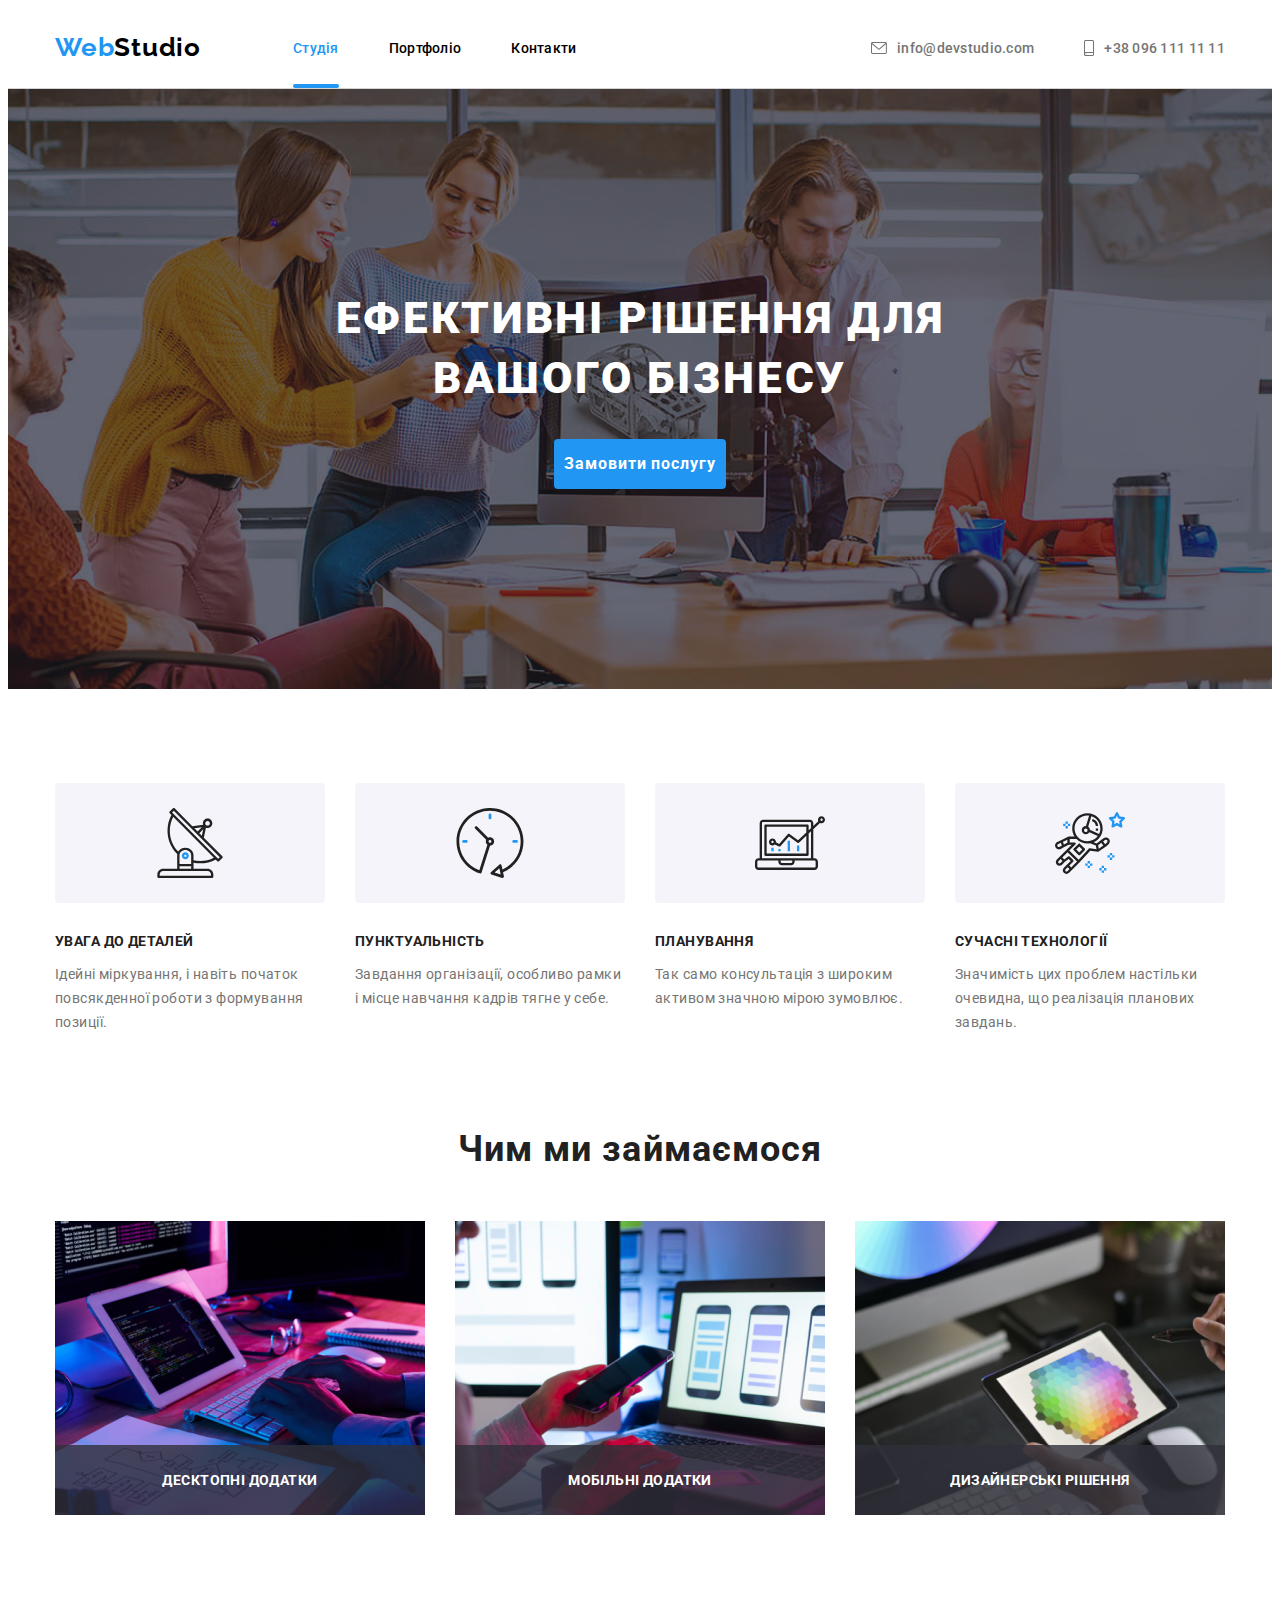
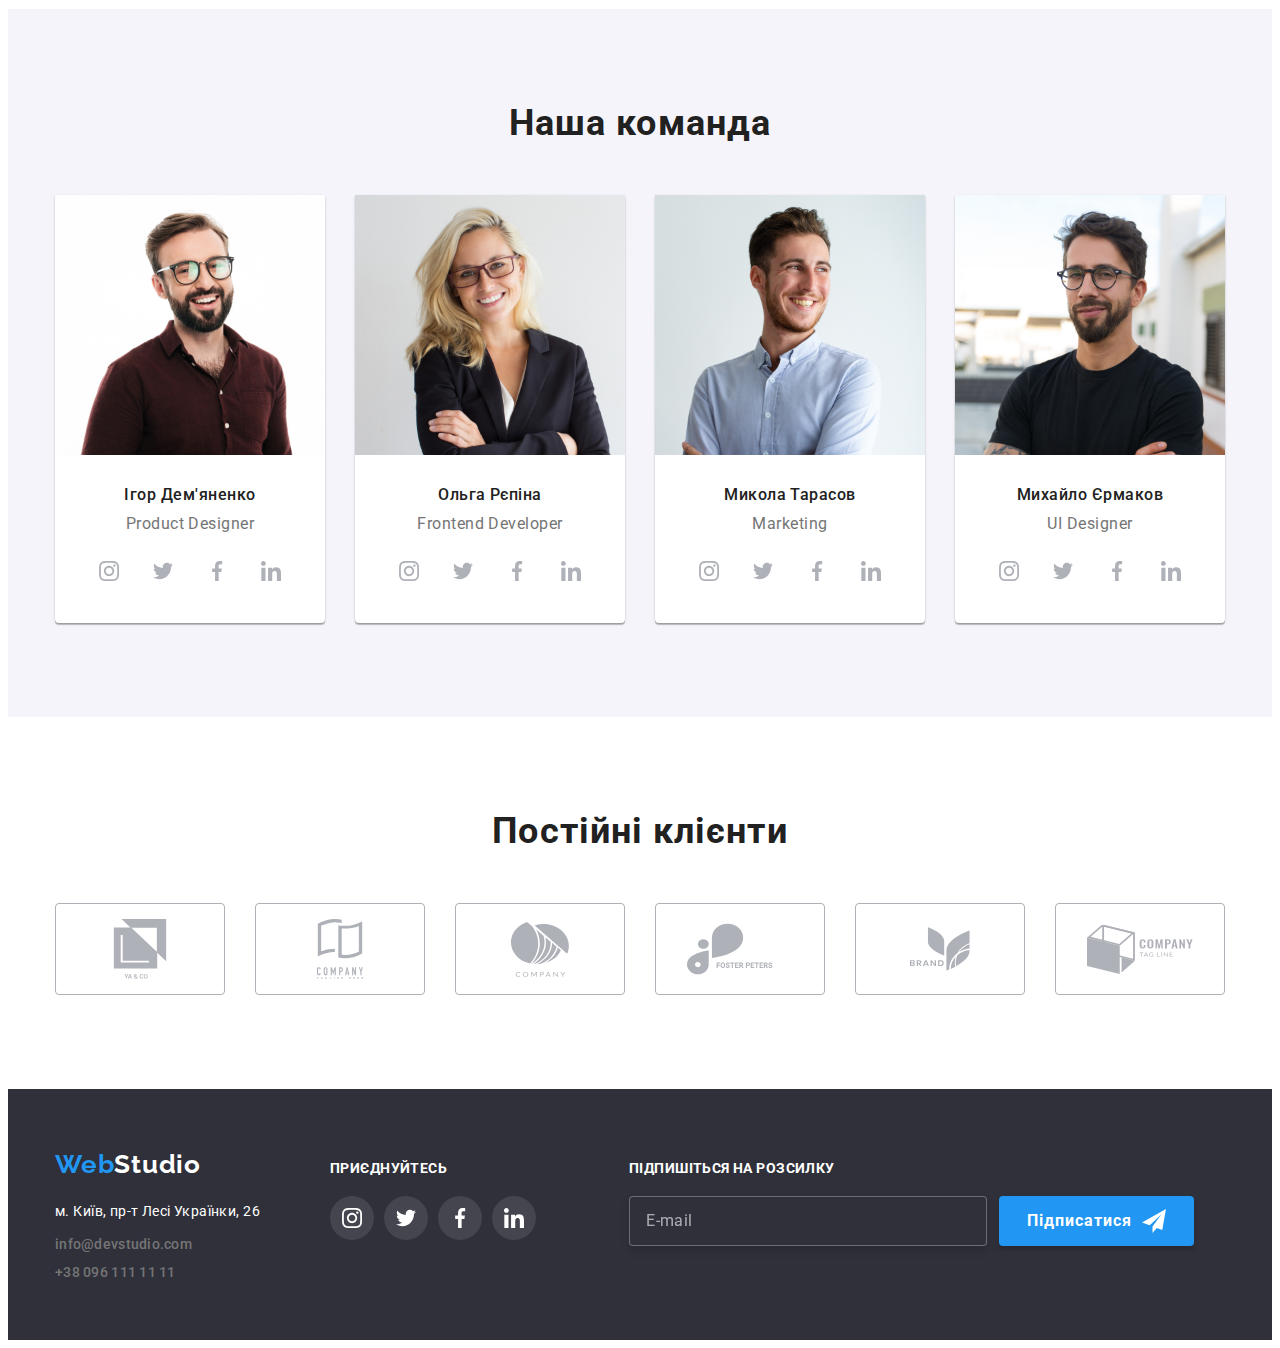
==== index.html @ 00e3f30b "Initial commit" ====
<!DOCTYPE html>
<html lang="uk">
<head>
    <meta charset="UTF-8">
    <meta http-equiv="X-UA-Compatible" content="IE=edge">
    <meta name="viewport" content="width=device-width, initial-scale=1.0">
    <title>WebStudio</title>
    
    <link rel="preconnect" href="https://fonts.googleapis.com">
    <link rel="preconnect" href="https://fonts.gstatic.com" crossorigin>
    <link href="https://fonts.googleapis.com/css2?family=Raleway:wght@700&family=Roboto:wght@400;500;700;900&display=swap" rel="stylesheet">
    <link rel="stylesheet" href="node_modules/modern-normalize/modern-normalize.css">
    <link rel="stylesheet" href="./css/styles.css">
</head>
<body>
    <!--Header-->
    <header class="header-section">
        <div class="container">
        
        <!--Navigation bar-->
        <div class="header-navigation">
            
        <nav class="logo-container">
            <a class="logo-header" href="./index.html"><span class="accent-logo">Web</span>Studio</a>
        
            <ul class="navigation-container">  

                <li><a class="navigation-bar current" href="./index.html">Студія</a></li>
                <li><a class="navigation-bar" href="./portfolio.html">Портфоліо</a></li>
                <li><a class="navigation-bar" href="#">Контакти</a></li>   
                
            </ul>
        </nav>
            
        <!--Contact info-->
        <ul class="contact-container">
    
            <li><a class="contact-info" href="mailto:info@devstudio.com">
                <svg width="16" height="12">
                    <use href="./images/icons.svg#icon-envelope"></use>
                </svg>
                info@devstudio.com
            </a></li>
            <li><a class="contact-info" href="tel:+380961111111">
                 <svg width="10" height="16">
                    <use href="./images/icons.svg#icon-smartphone"></use>
                </svg>
                 +38 096 111 11 11
            </a></li>       
        </ul>
        </div>
    </header>


    <!--Main content-->
    <main>

        <!--Main section-->
        <section class="main-section">
             <div class="container"> 
                    <h1 class="main-title">Ефективні рішення для вашого бізнесу</h1>
                    <button class="order-button" type="button" data-modal-open>Замовити послугу</button>
            </div>
        </section>

        <!--Features section-->
        <section class="features-section">
            <div class="container">
            <h2 class="visually-hidden">Наші особливості</h2>
            <ul class="features-container">
                <li>
                    <div class="featutes-icon">
                     <svg width="70" height="70">
                        <use href="./images/icons.svg#icon-antenna1"></use>
                    </svg>   
                    </div>
                    <h3 class="features-title">УВАГА ДО ДЕТАЛЕЙ</h3>
                    <p class="features-text">
                        Ідейні міркування, і навіть початок повсякденної роботи з формування позиції.
                    </p>
                </li>

                <li>
                    <div class="featutes-icon">
                        <svg width="70" height="70">
                        <use href="./images/icons.svg#icon-clock1"></use>
                        </svg>
                    </div>
                    <h3 class="features-title">ПУНКТУАЛЬНІСТЬ</h3>
                    <p class="features-text">
                        Завдання організації, особливо рамки і місце навчання кадрів тягне у себе.
                    </p>
                </li>

                <li>
                    <div class="featutes-icon">
                        <svg width="70" height="70">
                        <use href="./images/icons.svg#icon-diagram1"></use>
                        </svg>
                    </div>
                    
                    <h3 class="features-title">ПЛАНУВАННЯ</h3>
                    <p class="features-text">
                        Так само консультація з широким активом значною мірою зумовлює.
                    </p>
                </li>

                <li>
                    <div class="featutes-icon">
                        <svg width="70" height="70">
                        <use href="./images/icons.svg#icon-astronaut1"></use>
                        </svg>
                    </div>
                    
                    <h3 class="features-title">СУЧАСНІ ТЕХНОЛОГІЇ</h3>
                    <p class="features-text">
                        Значимість цих проблем настільки очевидна, що реалізація планових завдань.
                    </p>
                </li>
                
            </ul>
            </div>
        </section>
        
        <!--Activity section-->
        <section class="activity-section">
            <div class="container">
            <h2 class="activity-title">Чим ми займаємося</h2>
            <ul class="activity-container">
                <li class="activity-list">
                    <img src="./images/image1.jpg" alt="Людина за комп'ютером" width="370" height="294"/>  
                    <div class="name-container">
                    <h2 class="activity-name">Десктопні додатки</h2> 
                    </div>

                </li>
                <li class="activity-list">
                    <img src="./images/image2.jpg" alt="Прототип мобільного дадатку" width="370" height="294"/>
                    <div class="name-container">
                    <h2 class="activity-name">Мобільні додатки</h2>
                    </div>
                </li>
                <li class="activity-list">
                    <img src="./images/image3.jpg" alt="Людина з планшетом" width="370" height="294"/>
                    <div class="name-container">
                    <h2 class="activity-name">Дизайнерські рішення</h2>
                    </div>
                </li>  
            </ul>
            </div>
        </section>

        <!--Team Section-->
        <section class="team-section">
            <div class="container">
            <h2 class="team-title">Наша команда</h2>
            <ul class="team-container">
                <li class="team-list">
                    <img src="./images/image4.jpg" alt="Чоловік в окулярах" width="270" height="260" />
                    <h3 class="team-name">Ігор Дем'яненко</h3>
                    <p class="team-position">Product Designer</p>
                    <ul class="team-icon">
                        <li class="list-icon">
                            <a class="team-link" href="#">
                                <svg width="20" height="20">
                                    <use href="./images/icons.svg#icon-instagram2"></use>
                                </svg>
                            </a>
                        </li>
                        <li class="list-icon">
                            <a class="team-link" href="#">
                                <svg width="20" height="20">
                                    <use href="./images/icons.svg#icon-twitter1"></use>
                                </svg>
                            </a>
                        </li>
                        <li class="list-icon">
                            <a class="team-link" href="#">
                                <svg width="20" height="20">
                                    <use href="./images/icons.svg#icon-facebook1"></use>
                                </svg>
                            </a>
                        </li>
                        <li class="list-icon">
                            <a class="team-link" href="#">
                                <svg width="20" height="20">
                                    <use href="./images/icons.svg#icon-linkedin1"></use>
                                </svg>
                            </a>
                        </li>
                    </ul>
                </li>
                <li class="team-list">
                    <img src="./images/image5.jpg" alt="Жінка в окулярах" width="270" height="260" />
                    <h3 class="team-name">Ольга Рєпіна</h3>
                    <p class="team-position">Frontend Developer</p>
                    <ul class="team-icon">
                        <li class="list-icon">
                            <a class="team-link" href="#">
                                <svg width="20" height="20">
                                    <use href="./images/icons.svg#icon-instagram2"></use>
                                </svg>
                            </a>
                        </li>
                        <li class="list-icon">
                            <a class="team-link" href="#">
                                <svg width="20" height="20">
                                    <use href="./images/icons.svg#icon-twitter1"></use>
                                </svg>
                            </a>
                        </li>
                        <li class="list-icon">
                            <a class="team-link" href="#">
                                <svg width="20" height="20">
                                    <use href="./images/icons.svg#icon-facebook1"></use>
                                </svg>
                            </a>
                        </li>
                        <li class="list-icon">
                            <a class="team-link" href="#">
                                <svg width="20" height="20">
                                    <use href="./images/icons.svg#icon-linkedin1"></use>
                                </svg>
                            </a>
                        </li>
                    </ul>
                </li>
                <li class="team-list">
                    <img src="./images/image6.jpg" alt="Чоловік в сорочці" width="270" height="260" />
                    <h3 class="team-name">Микола Тарасов</h3>
                    <p class="team-position">Marketing</p>
                    <ul class="team-icon">
                        <li class="list-icon">
                            <a class="team-link" href="#">
                                <svg width="20" height="20">
                                    <use href="./images/icons.svg#icon-instagram2"></use>
                                </svg>
                            </a>
                        </li>
                        <li class="list-icon">
                            <a class="team-link" href="#">
                                <svg width="20" height="20">
                                    <use href="./images/icons.svg#icon-twitter1"></use>
                                </svg>
                            </a>
                        </li>
                        <li class="list-icon">
                            <a class="team-link" href="#">
                                <svg width="20" height="20">
                                    <use href="./images/icons.svg#icon-facebook1"></use>
                                </svg>
                            </a>
                        </li>
                        <li class="list-icon">
                            <a class="team-link" href="#">
                                <svg width="20" height="20">
                                    <use href="./images/icons.svg#icon-linkedin1"></use>
                                </svg>
                            </a>
                        </li>
                    </ul>
                </li>
                <li class="team-list">
                    <img src="./images/image7.jpg" alt="Чоловік в чорній футболці" width="270px" height="260px" />
                    <h3 class="team-name">Михайло Єрмаков</h3>
                    <p class="team-position">UI Designer</p>
                    <ul class="team-icon">
                        <li class="list-icon">
                            <a class="team-link" href="#">
                                <svg width="20" height="20">
                                    <use href="./images/icons.svg#icon-instagram2"></use>
                                </svg>
                            </a>
                        </li>
                        <li class="list-icon">
                            <a class="team-link" href="#">
                                <svg width="20" height="20">
                                    <use href="./images/icons.svg#icon-twitter1"></use>
                                </svg>
                            </a>
                        </li>
                        <li class="list-icon">
                            <a class="team-link" href="#">
                                <svg width="20" height="20">
                                    <use href="./images/icons.svg#icon-facebook1"></use>
                                </svg>
                            </a>
                        </li>
                        <li class="list-icon">
                            <a class="team-link" href="#">
                                <svg width="20" height="20">
                                    <use href="./images/icons.svg#icon-linkedin1"></use>
                                </svg>
                            </a>
                        </li>
                    </ul>
                </li>   
            </ul>
            </div>
        </section>

        <!-- Clients section -->

        <section class="clients-section">
            <div class="container">
                <h2 class="clients-title">Постійні клієнти</h2>
                <ul class="clients-list">
                    <li class="clients-icon">
                        <a class="clients-link" href="#">
                            <svg width="106" height="60">
                            <use href="./images/icons.svg#icon-group"></use>
                             </svg>
                        </a> 
                    </li>
                    <li class="clients-icon">
                        <a class="clients-link" href="#">
                        <svg width="106" height="60">
                            <use href="./images/icons.svg#icon-group2"></use>
                        </svg>
                        </a>
                    </li>
                    <li class="clients-icon">
                        <a class="clients-link" href="#">
                        <svg width="106" height="60">
                            <use href="./images/icons.svg#icon-group3"></use>
                        </svg>
                        </a>
                    </li>
                    <li class="clients-icon">
                        <a class="clients-link" href="#">
                        <svg width="106" height="60">
                            <use href="./images/icons.svg#icon-group4"></use>
                        </svg>
                        </a>
                    </li>
                    <li class="clients-icon">
                        <a class="clients-link" href="#">
                        <svg width="106" height="60">
                            <use href="./images/icons.svg#icon-group5"></use>
                        </svg>
                        </a>
                    </li>
                    <li class="clients-icon">
                        <a class="clients-link" href="#">
                        <svg width="106" height="60">
                            <use href="./images/icons.svg#icon-group6"></use>
                        </svg>
                        </a>
                    </li>
                </ul>

            </div>

        </section>
    </main>
    
    <!--Footer-->
    <footer class="footer">
        <div class="container">
        <div class="footer-container">
        <div class="address-container">
        <a class="logo-footer" href="./index.html"><span class="accent-logo">Web</span>Studio</a>
        <address class="address-section">
            <a class="footer-address" href="https://www.google.com/maps/d/u/0/viewer?mid=10uSM3H-mIU3GznYo2szRIEphczw&hl=en_US&ll=50.42732700000001%2C30.538092&z=17" target="_blank" rel="noopener noreferrer nofollow">м. Київ, пр-т Лесі Українки, 26</a>
        <ul>
            
            <li class="contact-bottom"><a class="contact-info" href="mailto:info@devstudio.com">info@devstudio.com</a></li>
            <li class="contact-bottom"><a class="contact-info" href="tel:+380961111111">+38 096 111 11 11</a></li>
        </ul>
        </address>
        </div>

        <div class="join-container">
        <h3 class="footer-join">Приєднуйтесь</h3>
        <ul class="footer-icon">
                        <li class="socials-icon">
                            <a class="socials-link" href="#">
                                <svg width="20" height="20">
                                    <use href="./images/icons.svg#icon-instagram2"></use>
                                </svg>
                            </a>
                        </li>
                        <li class="socials-icon">
                            <a class="socials-link" href="#">
                                <svg width="20" height="20">
                                    <use href="./images/icons.svg#icon-twitter1"></use>
                                </svg>
                            </a>
                        </li>
                        <li class="socials-icon">
                            <a class="socials-link" href="#">
                                <svg width="20" height="20">
                                    <use href="./images/icons.svg#icon-facebook1"></use>
                                </svg>
                            </a>
                        </li>
                        <li class="socials-icon">
                            <a class="socials-link" href="#">
                                <svg width="20" height="20">
                                    <use href="./images/icons.svg#icon-linkedin1"></use>
                                </svg>
                            </a>
                        </li>
        </ul>
        </div>
            <div>
            <form class="subscribe-form" name="subscribe" autocomplete="on" novalidate>
                <div>
                    <div class="subscribe">
                        <label for="user_email">Підпишіться на розсилку</label>
                    </div>
                    <div class="form-filed">
                        <input class="subscribe-email" id="user_email" type="email" name="email" placeholder="E-mail">
                    </div>
                    
                </div>
                <div>
                    <button class="subscribe-button" type="submit">Підписатися
                        <svg width="24" height="24">
                            <use href="./images/icons.svg#icon-send"></use>
                        </svg>
                    </button>  
                </div>
            </form>
            </div>
        </div>
        </div>
    </footer>

    <div class="backdrop is-hidden" data-modal>
        
        <div class="modal">
           <div class="modal-container">
            <button class="close-button" type="button" data-modal-close>
                <svg width="11" height="11">
                    <use href="./images/icons.svg#icon-vector"></use>
                </svg>
            </button>

            <h2 class="registration-modal">Залиште свої дані, ми вам передзвонимо</h2>
            <form class="registration-form" name="registration-form" autocomplete="on" novalidate>
                
                <label class="form-label" for="registration-name">Ім'я</label>
                    <div class="form-field">
                        <input class="form-input" id="registration-name" type="text" name="form-name">
                    <svg class="form-icon" width="12" height="12">
                        <use href="./images/icons.svg#icon-name"></use>
                    </svg>
                  </div>

                 
                <label class="form-label" for="registration-number">Телефон</label>
                    <div class="form-field">
                        <input class="form-input" id="registration-number" type="tel" name="form-number">
                    <svg class="form-icon" width="12" height="12">
                        <use href="./images/icons.svg#icon-tel"></use>
                    </svg>
                    </div>

                <label class="form-label" for="registration-email">Пошта</label>
                    <div class="form-field">
                        <input class="form-input" id="registration-email" type="email" name="form-email">
                    <svg class="form-icon" width="12" height="12">
                        <use href="./images/icons.svg#icon-mail"></use>
                    </svg>
                    </div>

                    <label class="form-label" for="user-comment">Коментар</label>
                    <textarea class="form-field-textarea" id="user-comment" name="comment" placeholder="Введіть текст"></textarea>

                    <div class="checkbox-container">
                        <input class="checkbox-input" id="agree-checkbox" type="checkbox" name="user-agree" checked>
                        <svg class="checkbox-icon" width="16" height="15">
                            <use href="./images/icons.svg#icon-check"></use>
                        </svg>
                        <label class="checkbox-label" for="agree-checkbox">Погоджуюся з розсилкою та приймаю  <a href="#">Умови договору</a></label>
                    </div>
                    <button class="submit-button" type="submit">Відправити</button>
            </form>
            </div>
        </div>
    </div>


    <script src="./js/modal.js"></script>

</body>
</html>
---- css/styles.css ----
:root {
--main-color: #2F303A;
--second-color: #F5F4FA;
--main-text-color: #212121;
--second-text-color: #757575;
--accent-text-color: #2196F3;
--logo-text-header: #000000;
--logo-text-footer: #fff;
--body-color: #fff;
--second-body-color: #F5F4FA;
--contact-icon-color: #757575;
--defolt-icon-color: #AFB1B8;
}

* {
    box-sizing: border-box;
}

h1,
h2,
h3,
h4,
h5,
h6,
p {
    margin-top: 0;
}

body {
    font-family: 'Roboto', sans-serif;
    font-weight: 400;
    background-color: var(--body-color);
}

.container {
    margin: 0 auto;
    padding: 0 15px;
    max-width: 1200px;
}



/*Header*/

.header-section {
    border-bottom: 1px lightgray solid;
}
.logo-header {
    font-family: 'Raleway';
    font-weight: 700;
    font-size: 26px;
    line-height: 1.192;
    letter-spacing: 0.03em;
    text-decoration: none;
    color: var(--logo-text-header);
    margin-right: 92px;
    padding-top: 24px;
    padding-bottom: 25px;
}

.accent-logo {
    color: var(--accent-text-color);
}


ul {
    list-style-type: none;
    margin: 0;
    padding-left: 0;
}


.header-navigation {
    display: flex;
    justify-content: space-between;
    flex-basis: auto;
    width: 100%
}
.logo-container {
    display: flex;
    justify-content: space-between;
    align-items: center;
    
}

.navigation-container {
    display: flex;
    justify-content: space-between;
    align-items: center;
    gap: 50px;
}

.navigation-bar {
    position: relative;
    text-decoration: none;
    font-weight: 500;
    font-size: 14px;
    line-height: 1.142;
    letter-spacing: 0.02em;
    color: var(--main-text-color), #212121;
    padding: 32px 0;
    transition: color 250ms cubic-bezier(0.4, 0, 0.2, 1);
}

.navigation-bar::after {
    content: "";
    position: absolute;
    bottom: 0;
    left: 0;
    width: 100%;
    height: 4px;
    border-radius: 2px;
    background-color: var(--accent-text-color);
    opacity: 0;
    transition: opacity 250ms cubic-bezier(0.4, 0, 0.2, 1);
    
}


.navigation-bar:hover::after,
.navigation-bar:focus::after {
    opacity: 1;
}

.logo-container .navigation-bar.current {
    color: var(--accent-text-color);
}

.logo-container .navigation-bar.current::after {
    opacity: 1;
}





.contact-info {
    display: flex;
    align-items: center;
    gap: 10px;
    font-style: normal;
    text-decoration: none;
    font-weight: 500;
    font-size: 14px;
    line-height: 1.142;
    letter-spacing: 0.02em;
    color: var(--second-text-color);
    fill: currentColor;
    transition: color 250ms cubic-bezier(0.4, 0, 0.2, 1);

}


.contact-container {
    display: flex;
    justify-content: space-between;
    align-items: center;
    gap: 50px;
}

.navigation-bar:hover,
.navigation-bar:focus{
    color: var(--accent-text-color);
}

.contact-info:hover,
.contact-info:focus {
    color: var(--accent-text-color);
    fill: var(--accent-text-color);
}

/*Main body of main page*/

/*main section*/

.main-section {
    padding-top: 200px;
    padding-bottom: 200px;
    max-width: 1600px;
    margin: 0 auto;
    background-image: 
     linear-gradient(rgba(47, 48, 58, 0.4), 
     rgba(47, 48, 58, 0.4)),
     url(../images/hero.jpg);
    background-repeat: no-repeat;
    background-size: cover;
    background-position: center;
}

.main-title {
    max-width: 696px;
    margin: 0 auto;
    margin-bottom: 30px;
    font-weight: 900;
    font-size: 44px;
    line-height: 1.363;
    text-align: center;
    letter-spacing: 0.06em;
    text-transform: uppercase;
    color: var(--body-color);
}


button {
    border: none;
    cursor: pointer;
    
}
.order-button {
    background: var(--accent-text-color);
    border-radius: 4px;
    font-family: inherit;
    font-weight: 700;
    font-size: 16px;
    line-height: 1.875;
    letter-spacing: 0.06em;
    color: var(--body-color);
    display: block;
    margin: 0 auto;
    padding: 10px;
    transition: 
     background-color 250ms cubic-bezier(0.4, 0, 0.2, 1),
     box-shadow 250ms cubic-bezier(0.4, 0, 0.2, 1);  

}

.order-button:hover,
.order-button:focus {
    background-color: #188CE8;
    box-shadow: 0px 4px 4px rgba(0, 0, 0, 0.15);
}

/*features section*/

.features-section {
    background: var(--body-color);
    padding-top: 94px;
    padding-bottom: 94px;
}
.visually-hidden {
    position: absolute;
    white-space: nowrap;
    width: 1px;
    height: 1px;
    overflow: hidden;
    border: 0;
    padding: 0;
    clip: rect(0 0 0 0);
    clip-path: inset(50%);
    margin: -1px;
}

.features-container {
    display:flex;
    justify-content: space-between;
    align-items: baseline;
    gap: 30px;
}

.featutes-icon {
    /* padding: 25px 100px; */
    display: flex;
    justify-content: center;
    align-items: center;
    width: 270px;
    height: 120px;
    margin-bottom: 30px;
    background-color: var(--second-color);
    border-radius: 4px;
}

.features-title{
    font-weight: 700;
    font-size: 14px;
    line-height: 1.142;
    letter-spacing: 0.03em;
    text-transform: uppercase;
    color: var(--main-text-color);
}

.features-text {
    font-size: 14px;
    line-height: 1.714;
    letter-spacing: 0.03em;
    color: var(--second-text-color);
    margin-bottom: 0;
}

/*activity section*/

img {
    display: block;
    max-width: 100%;
    height:auto;
}

.activity-container {
    display: flex;
    justify-content: center;
    gap:30px;
}

.activity-section {
    background-color: var(--body-color);
    padding-bottom: 94px;
}

.activity-list {
    position: relative;
}
.name-container {
    position: absolute;
    background-color: rgba(47, 48, 58, 0.8);
    height: 70px;
    width: 100%;
    bottom: 0;
    right: 0;
}

.activity-name {
    position: absolute;
    right: 50%;
    bottom: 50%;
    transform: translate(50%,50%);
    margin: 0; 
    
    font-family: 'Roboto';
    font-weight: 700;
    font-size: 14px;
    line-height: 16px;
    letter-spacing: 0.03em;
    text-transform: uppercase;
    color: var(--body-color);
}


.activity-title,
.team-title,
.clients-title {
    font-weight: 700;
    font-size: 36px;
    line-height: 1.166;
    text-align: center;
    letter-spacing: 0.03em;
    color: var(--main-text-color);
    margin-bottom: 50px;
}

/*team section*/
.team-container {
    display: flex;
    justify-content: center;
    gap: 30px;
}
.team-section {
    background: var(--second-body-color);
    padding-top: 94px;
    padding-bottom: 94px;
}

.team-list {
    background-color: var(--body-color);
    padding-bottom: 30px;
    box-shadow: 
    0px 1px 3px rgba(0, 0, 0, 0.12),
    0px 1px 1px rgba(0, 0, 0, 0.14), 
    0px 2px 1px rgba(0, 0, 0, 0.2);
    border-radius: 0px 0px 4px 4px;
}

.team-name {
    font-weight: 500;
    font-size: 16px;
    line-height: 1.187;
    letter-spacing: 0.03em;
    text-align: center;
    color: var(--main-text-color);
    margin-top: 30px;
    margin-bottom: 10px;
}

.team-position {
    font-size: 16px;
    line-height: 1.187;
    letter-spacing: 0.03em;
    text-align: center;
    color: var(--second-text-color);
    margin-bottom: 16px;
}

.team-icon {
    display: flex;
    align-items: center;
    justify-content: center;
    gap: 10px;
}

.team-link {
    display: flex;
    justify-content: center;
    align-items: center;
    width: 100%;
    height: 100%; 
    fill: var(--defolt-icon-color);
    background-color: var(--body-color);
    border-radius: 50%;
    transition: 
     background-color 250ms cubic-bezier(0.4, 0, 0.2, 1), 
     fill 250ms cubic-bezier(0.4, 0, 0.2, 1);
}

.list-icon {
    width: 44px;
    height: 44px;   
}

.team-link:hover,
.team-link:focus {
    background-color: var(--accent-text-color);
    fill: var(--body-color);
}

/* Clients section */

.clients-section {
    padding-top: 94px;
    padding-bottom: 94px;
}

.clients-list {
    display: flex;
    gap: 30px;
}

.clients-link {
    display: flex;
    justify-content: center;
    align-items: center;
    width: 170px;
    height: 92px;
    border: 1px solid #AFB1B8;
    border-radius: 4px;
    fill: var(--defolt-icon-color);
    transition: 
     border 250ms cubic-bezier(0.4, 0, 0.2, 1),
     fill 250ms cubic-bezier(0.4, 0, 0.2, 1);

}

.clients-link:hover,
.clients-link:focus {
    border: 1px solid var(--accent-text-color);
    fill: var(--accent-text-color);
}


/*Footer*/

.footer {
    background-color: var(--main-color);
    padding-top: 60px;
    padding-bottom: 60px;
}

.footer-container {
    display: flex;
    justify-content: flex-start;
    align-items: baseline;
}
.footer-icon {
    display: flex;
    gap: 10px;
}

.socials-icon {
    width: 44px;
    height: 44px;
    
}
.socials-link {
    display: flex;
    justify-content: center;
    align-items: center;
    width: 100%;
    height: 100%;  
    border-radius: 50%;
    fill: var(--body-color);
    background-color: rgba(255, 255, 255, 0.1);
    transition: background-color 250ms cubic-bezier(0.4, 0, 0.2, 1);
}

.socials-link:hover,
.socials-link:focus {
    background-color: var(--accent-text-color);
}

.footer-join {
    font-family: 'Roboto';
    font-style: normal;
    font-weight: 700;
    font-size: 14px;
    line-height: 16px;
    letter-spacing: 0.03em;
    text-transform: uppercase;
    color: var(--logo-text-footer);
    margin-bottom: 20px;
}
.logo-footer {
    font-family: 'Raleway';
    font-style: normal;
    font-weight: 700;
    font-size: 26px;
    line-height: 1.192;
    letter-spacing: 0.03em;
    color: var(--logo-text-footer);
    text-decoration: none;
}

.address-section {
    font-style: normal;
    margin-top: 20px;
}

.address-container {
    margin-right: 70px;
}

.join-container {
    margin-right: 93px;
}


.subscribe-form {
    display: flex;
    gap: 12px;
    justify-content: space-between;
    align-items: flex-end;
}

.subscribe {
    margin-bottom: 20px;
    font-family: 'Roboto';
    font-weight: 700;
    font-size: 14px;
    line-height: 1.142;
    letter-spacing: 0.03em;
    text-transform: uppercase;
    color: var(--body-color);
}

.form-filed {
   width: 358px;
   height: 50px;
   
}
.subscribe-email {
    width: 100%; 
    height: 100%;
    padding: 15px 12px 15px 16px;
    background-color: var(--main-color);
    border: 1px solid rgba(255, 255, 255, 0.3);
    filter: drop-shadow(0px 4px 4px rgba(0, 0, 0, 0.15));
    border-radius: 4px;
    color: rgba(255, 255, 255, 0.6);
    font-family: 'Roboto';
    font-weight: 400;
    font-size: 16px;
    line-height: 1.25;
    letter-spacing: 0.03em;
}

.subscribe-email::placeholder {
    font-family: 'Roboto';
    font-weight: 400;
    font-size: 16px;
    line-height: 1.25;
    letter-spacing: 0.03em;
    color: rgba(255, 255, 255, 0.6);
}

.subscribe-button {
    display: flex;
    align-items: center;
    gap: 10px;
    background-color: var(--accent-text-color);
    padding: 10px 28px;
    box-shadow: 0px 4px 4px rgba(0, 0, 0, 0.15);
    border-radius: 4px;
    font-family: 'Roboto';
    font-weight: 700;
    font-size: 16px;
    line-height: 1.875;
    letter-spacing: 0.06em;
    color: var(--body-color);
    fill: currentColor;
    transition: box-shadow 250ms cubic-bezier(0.4, 0, 0.2, 1);
}


.footer-address {
    font-size: 14px;
    line-height: 1.714;
    letter-spacing: 0.03em;
    color: var(--body-color);
    text-decoration: none;
    margin-bottom: 12px;
    display: block;
}

.contact-bottom {
    display: block;
    margin-bottom: 12px;

}

.contact-bottom:last-child {
    margin-bottom: 0;
}


/*Portfolio page*/
.all-section {
    padding-top: 94px;
    padding-bottom: 94px;
}

.filter-container {
    display: flex;
    justify-content: center;
    gap: 8px;
    margin-bottom: 50px;
}
.filter-button {
    background-color: var(--second-color);
    border-radius: 4px;
    font-style:inherit;
    font-weight: 500;
    font-size: 16px;
    line-height: 1.625;
    text-align: center;
    letter-spacing: 0.03em;
    padding: 6px 22px;
    transition: 
     background-color 250ms cubic-bezier(0.4, 0, 0.2, 1),
     box-shadow 250ms cubic-bezier(0.4, 0, 0.2, 1),
     color 250ms cubic-bezier(0.4, 0, 0.2, 1);
}

.filter-button:hover,
.filter-button:focus {
    background-color: var(--accent-text-color);
    box-shadow: 
    0px 3px 1px rgba(0, 0, 0, 0.1), 
    0px 1px 2px rgba(0, 0, 0, 0.08), 
    0px 2px 2px rgba(0, 0, 0, 0.12);
    color: var(--body-color);
}

.all-list {
    position: relative;
    box-sizing: border-box;
    background: var(--body-color);
    flex-basis: calc((100% - 60px) / 3); 
    transition: box-shadow 250ms cubic-bezier(0.4, 0, 0.2, 1);
    width: 370px;
    height: 404px;
    
}

.all-list-overlay {
    position: relative;
    overflow: hidden;
    width: 100%;
    height: 100%;
}

.all-list-link {
position: absolute;
text-decoration: none;
}

.all-list-text {
    position: absolute;
    top: 0;
    left: 0;
    height: 100%;
    width: 100%;
    padding: 63px 24px;
    background-color: rgba(33, 150, 243, 0.9);
    font-family: 'Roboto';
    font-weight: 400;
    font-size: 18px;
    line-height: 28px;
    letter-spacing: 0.03em;
    color: var(--body-color);
    transform: translateY(100%);
    transition: transform 250ms cubic-bezier(0.4, 0, 0.2, 1);
}

.all-list:hover .all-list-text {
    transform: translate(0);
}

.all-list:hover,
.all-list:focus {
    box-shadow: 
    0px 1px 1px rgba(0, 0, 0, 0.12), 
    0px 4px 4px rgba(0, 0, 0, 0.06), 
    1px 4px 6px rgba(0, 0, 0, 0.16);
}

.filter-items {
    display: flex;
    gap: 30px;
    flex-wrap: wrap;
}

.project-name {
    font-weight: 700;
    font-size: 18px;
    line-height: 2;
    letter-spacing: 0.06em;
    color: var(--main-text-color);
    margin-bottom: 4px;

}

.project {
    font-size: 16px;
    line-height: 1.875;
    letter-spacing: 0.03em;
    color: var(--second-text-color);
    margin-bottom: 0px;
}  
    
.items-container {
    border-bottom: 1px solid #EEEEEE;
    border-left: 1px solid #EEEEEE;
    border-right: 1px solid #EEEEEE;
    padding-left: 24px;
    padding-right: 24px;
    padding-bottom: 20px;
    padding-top: 20px;
}

/* Modal */

.backdrop {
    position: fixed;
    top: 0;
    left: 0;
    width: 100%;
    height: 100%;
    opacity: 1;
    background-color: rgba(0, 0, 0, 0.2);
    transition: opacity 250ms cubic-bezier(0.4, 0, 0.2, 1);
}

.modal {
    display: flex;
    align-items: center;
    justify-content: center;
    padding: 20px 0;
    height: 100%;
    
    
}

.modal-container {
    position: relative;
    padding: 40px;
    width: 100%;
    max-width: 528px;
    max-height: 581px;
    background-color: var(--body-color);
    box-shadow: 
    0px 1px 3px rgba(0, 0, 0, 0.12), 
    0px 1px 1px rgba(0, 0, 0, 0.14), 
    0px 2px 1px rgba(0, 0, 0, 0.2);
    border-radius: 4px;
    transform: scale(100%);
    transition: scale 250ms cubic-bezier(0.4, 0, 0.2, 1);
    /* overflow: auto; */
    
}

.backdrop.is-hidden .modal {
    transform: scale(0);
}

.backdrop.is-hidden {
    opacity: 0;
    visibility: hidden;
    pointer-events: none;
    transform: scale(0);
}

.close-button {
    position: absolute;
    top: 8px;
    right: 8px;
    display: flex;
    justify-content: center;
    align-items: center;
    width: 30px;
    height: 30px;
    border-radius: 50%;
    background-color: var(--body-color);
    border: 1px solid rgba(0, 0, 0, 0.1);   
    transition: fill 250ms cubic-bezier(0.4, 0, 0.2, 1);
    
}

.close-button:focus,
.close-button:hover {
    fill:var(--accent-text-color);
}

/* Form */



.registration-modal {
    margin-bottom: 12px;
    font-family: 'Roboto';
    font-weight: 700;
    font-size: 20px;
    line-height: 1.15;
    text-align: center;
    letter-spacing: 0.03em;
    color: var(--main-text-color);
    
}


.form-label {
    font-family: 'Roboto';
    font-weight: 400;
    font-size: 12px;
    line-height: 1.166;
    letter-spacing: 0.01em;
    color: var(--second-text-color);

}

.form-field {
    position: relative;
    margin-top: 4px;
    margin-bottom: 10px;
}

.form-input {
    padding: 11px 12px 11px 42px;
    height: 40px;
    width: 100%;
    outline: none;
    border: 1px solid rgba(33, 33, 33, 0.2);
    border-radius: 4px;
    transition: 
    border-color 250ms cubic-bezier(0.4, 0, 0.2, 1),
    fill 250ms cubic-bezier(0.4, 0, 0.2, 1);
}

.form-icon {
    position: absolute;
    left: 12px;
    top: 50%;
    transform: translateY(-50%);
}

.form-input:focus {
    border-color: var(--accent-text-color);
}

.form-input:focus + .form-icon {
    fill: var(--accent-text-color);
}

.form-field-textarea {
    resize: none;
    padding: 12px 16px;
    margin-top: 4px;
    margin-bottom: 20px;
    outline: none;
    height: 120px;
    width: 100%;
    border: 1px solid rgba(33, 33, 33, 0.2);
    border-radius: 4px;
    transition: border-color 250ms cubic-bezier(0.4, 0, 0.2, 1);
}

.form-field-textarea:focus {
    border-color: var(--accent-text-color);
}

.form-field-textarea::placeholder {
    font-family: 'Roboto';
    font-weight: 400;
    font-size: 12px;
    line-height: 1.166;
    letter-spacing: 0.01em;
    color: rgba(117, 117, 117, 0.5);
}

.checkbox-container {
    margin-bottom: 30px;
    display: flex;
    align-items: center;
}

.checkbox-label {
    position: relative;
    padding-left: 30px;
    font-family: 'Roboto';
    font-weight: 400;
    font-size: 14px;
    line-height: 1.714;
    letter-spacing: 0.03em;
    color: var(--second-text-color);
}

.checkbox-input {
    appearance: none;
}

.checkbox-icon {
    margin-left: 11px;
    position: absolute;
    margin-right: 9px;
    fill: transparent;
    border: 2px solid var(--main-text-color);
    border-radius: 2px;
    padding: 4px 2px 3px 3px;
}
.checkbox-input:checked + .checkbox-icon {
    fill: var(--body-color);
    border: var(--accent-text-color);
    background-color: var(--accent-text-color);
}

.checkbox-label a {
    color: var(--accent-text-color);
}

.submit-button {
    display: block;
    padding: 10px 52px;
    margin: 0 auto;
    box-shadow: 0px 4px 4px rgba(0, 0, 0, 0.15);
    border-radius: 4px;

    font-family: 'Roboto';
    font-weight: 700;
    font-size: 16px;
    line-height: 1.875;
    text-align: center;
    letter-spacing: 0.06em;
    color: var(--body-color);

    background-color: var(--accent-text-color);
    transition: box-shadow 250ms cubic-bezier(0.4, 0, 0.2, 1);
}

.submit-button:focus,
.submit-button:hover {
    box-shadow: 
    0px 4px 4px rgba(0, 0, 0, 0.15),
    0px 4px 4px rgba(0, 0, 0, 0.15);
}
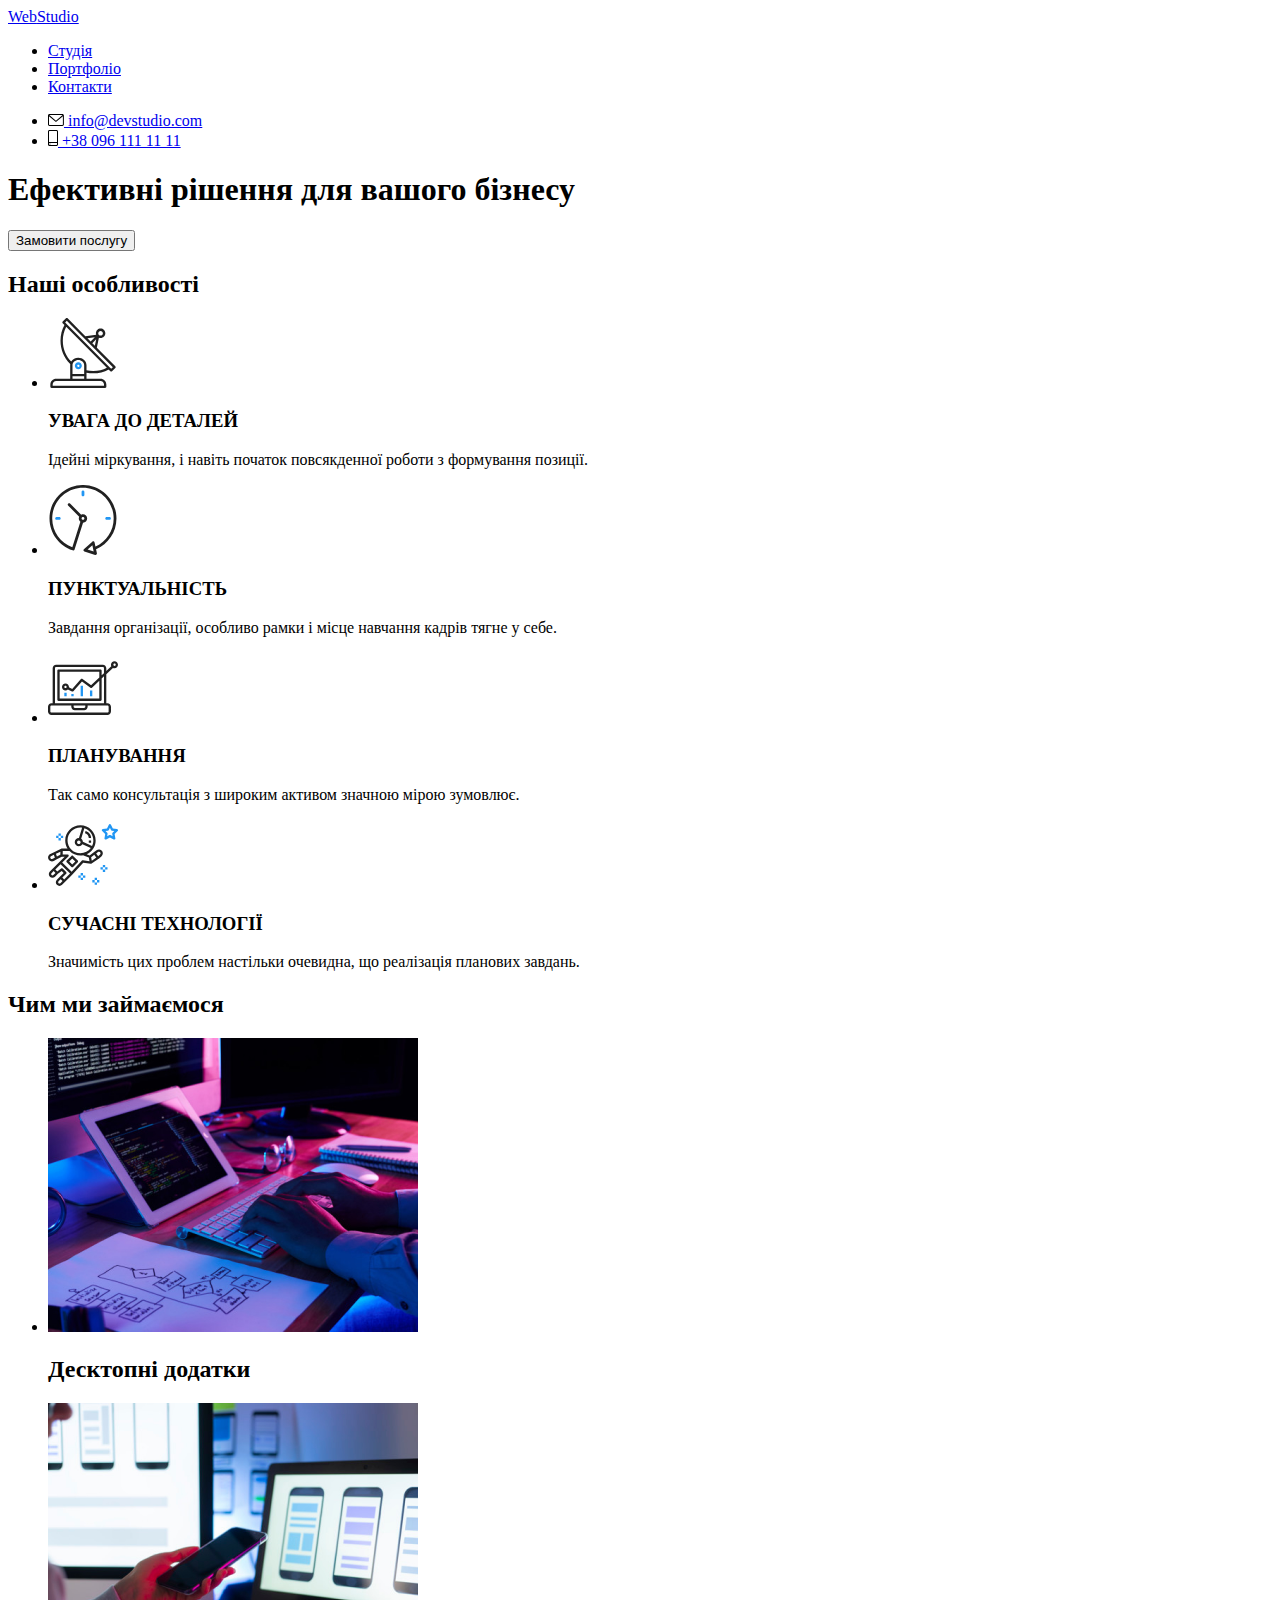
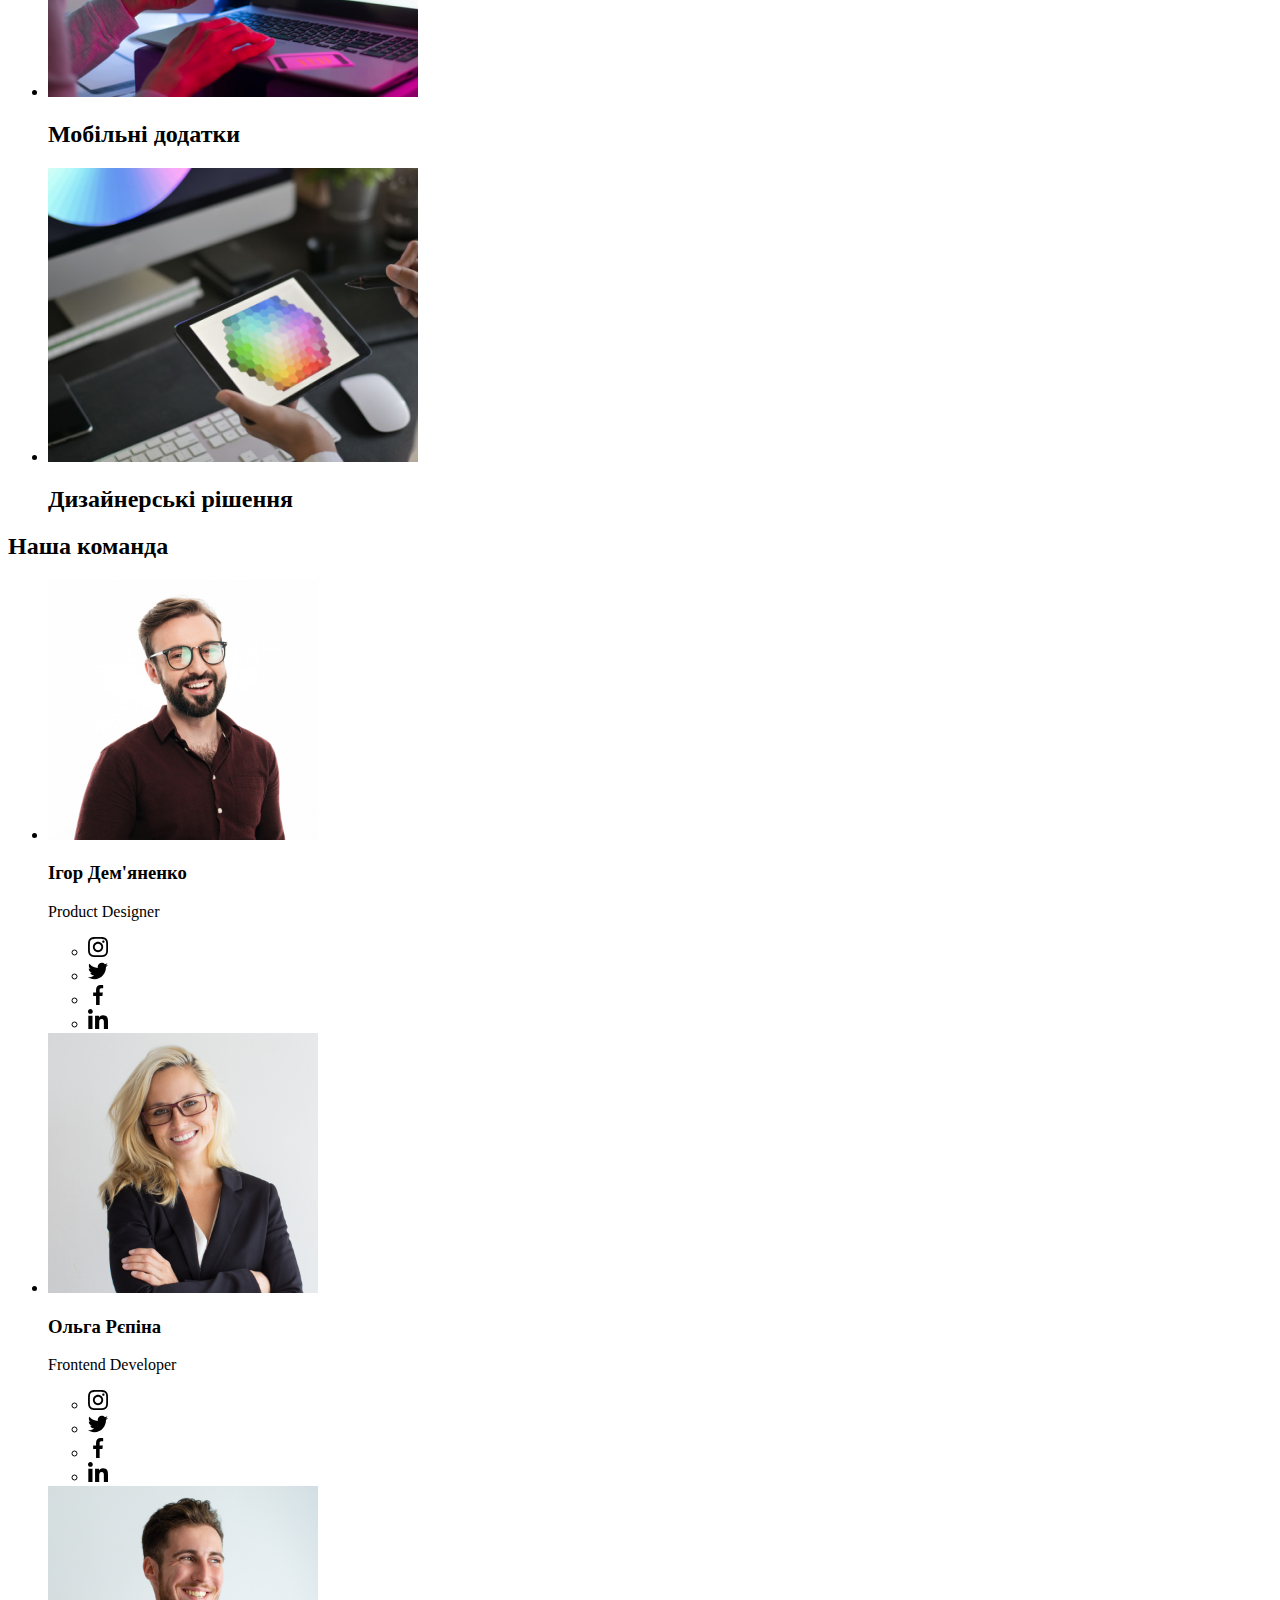
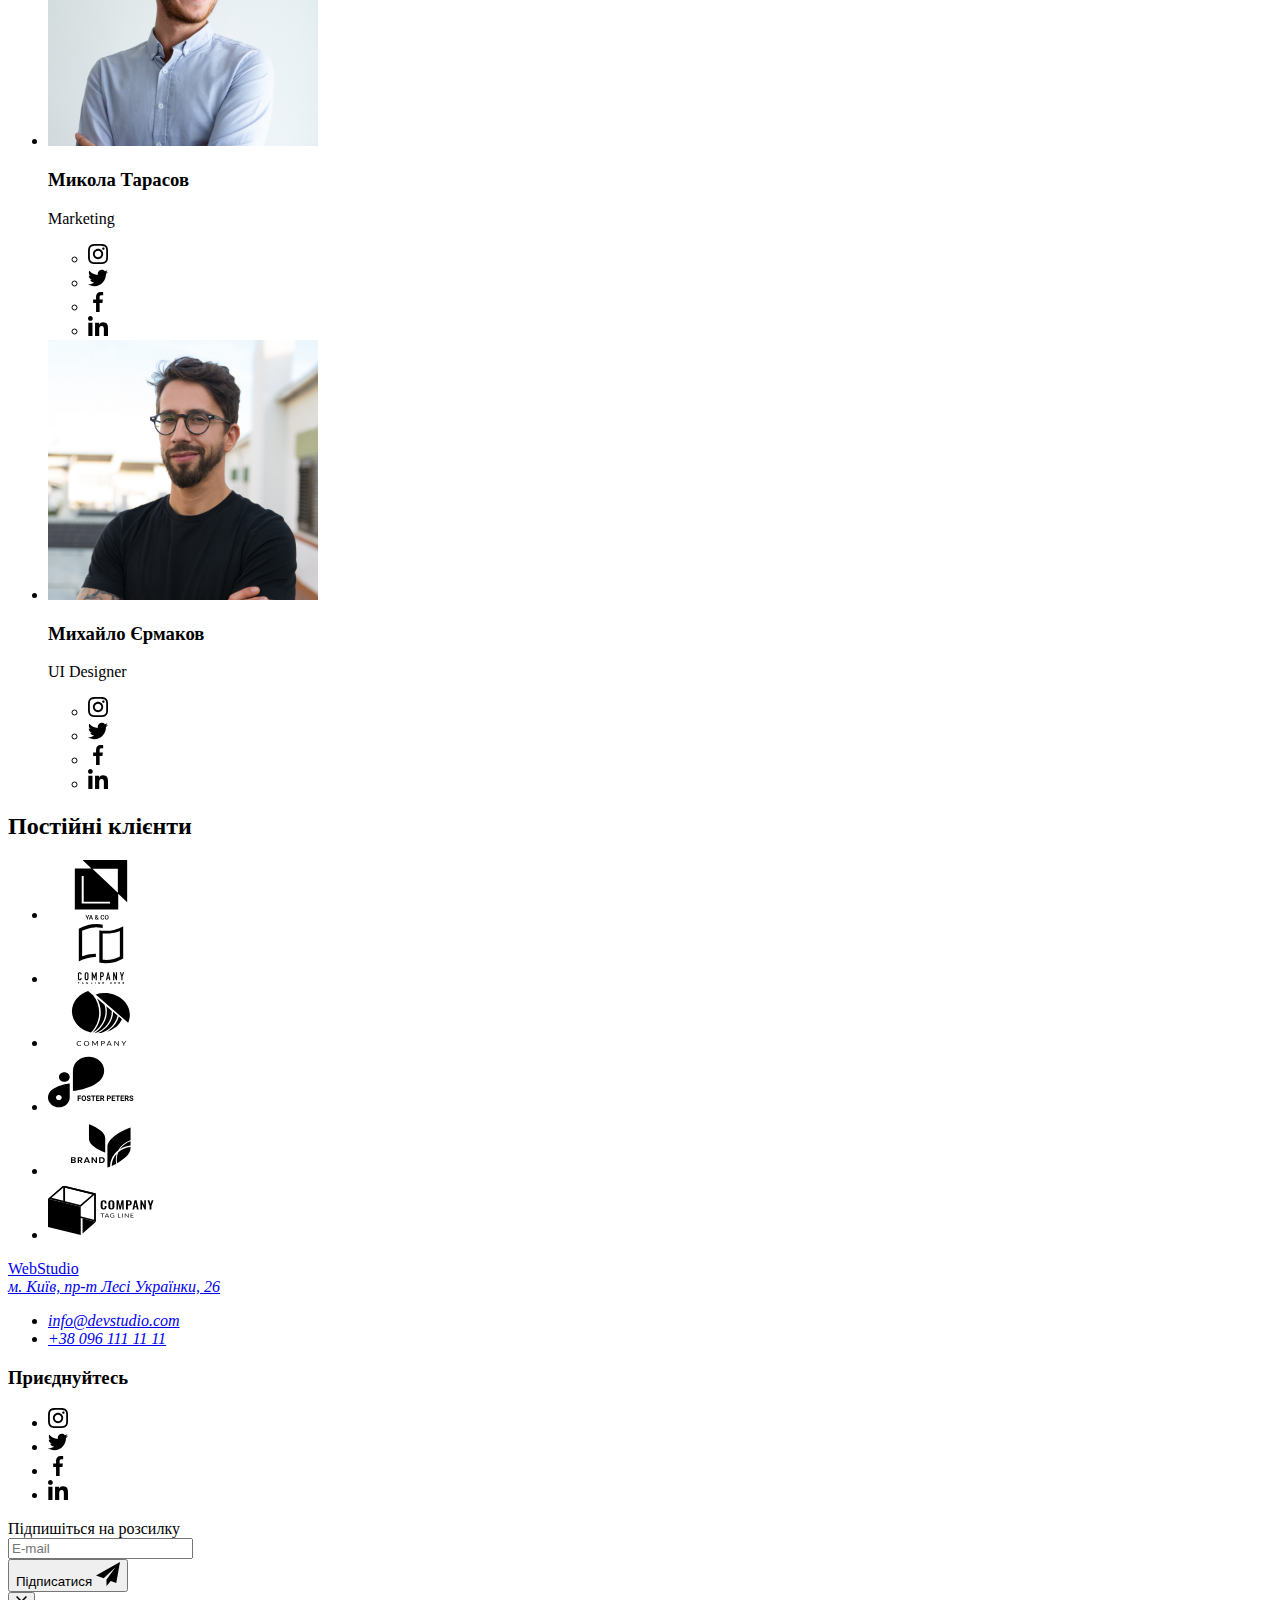
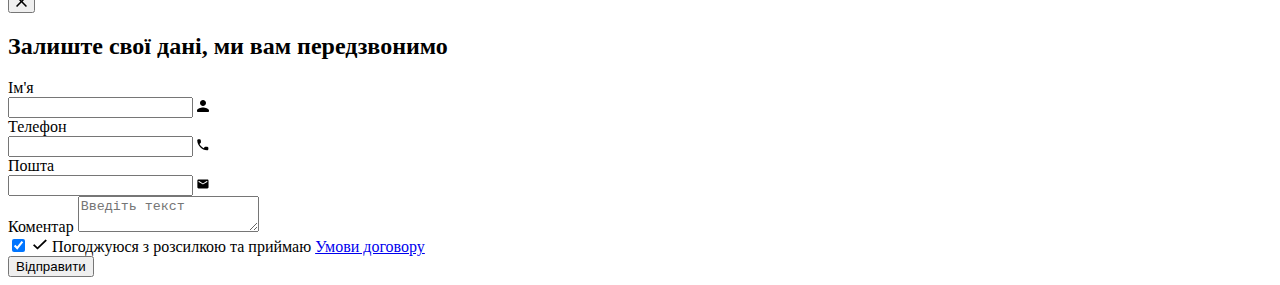
==== commit ae0e8710: "updated index" ====
--- a/index.html
+++ b/index.html
@@ -10,39 +10,39 @@
     <link rel="preconnect" href="https://fonts.gstatic.com" crossorigin>
     <link href="https://fonts.googleapis.com/css2?family=Raleway:wght@700&family=Roboto:wght@400;500;700;900&display=swap" rel="stylesheet">
     <link rel="stylesheet" href="node_modules/modern-normalize/modern-normalize.css">
-    <link rel="stylesheet" href="./css/styles.css">
+    <link rel="stylesheet" href="./css/main.min.css">
 </head>
 <body>
     <!--Header-->
-    <header class="header-section">
+    <header class="header">
         <div class="container">
         
         <!--Navigation bar-->
-        <div class="header-navigation">
+        <div class="header__navigation-container">
             
-        <nav class="logo-container">
-            <a class="logo-header" href="./index.html"><span class="accent-logo">Web</span>Studio</a>
+        <nav class="header__navigation">
+            <a class="logo header__logo" href="./index.html"><span class="accent-logo">Web</span>Studio</a>
         
-            <ul class="navigation-container">  
-
-                <li><a class="navigation-bar current" href="./index.html">Студія</a></li>
-                <li><a class="navigation-bar" href="./portfolio.html">Портфоліо</a></li>
-                <li><a class="navigation-bar" href="#">Контакти</a></li>   
+            <ul class="header__navigation-list">  
+
+                <li><a class="header__navigation-item--current" href="./index.html">Студія</a></li>
+                <li><a class="header__navigation-item" href="./portfolio.html">Портфоліо</a></li>
+                <li><a class="header__navigation-item" href="#">Контакти</a></li>   
                 
             </ul>
         </nav>
             
         <!--Contact info-->
-        <ul class="contact-container">
+        <ul class="header__contact-list">
     
-            <li><a class="contact-info" href="mailto:info@devstudio.com">
-                <svg width="16" height="12">
+            <li class="header__contact-item"><a class="contact-info" href="mailto:info@devstudio.com">
+                <svg class="header__contact-icon" width="16" height="12">
                     <use href="./images/icons.svg#icon-envelope"></use>
                 </svg>
                 info@devstudio.com
             </a></li>
-            <li><a class="contact-info" href="tel:+380961111111">
-                 <svg width="10" height="16">
+            <li class="header__contact-item"><a class="contact-info" href="tel:+380961111111">
+                 <svg class="header__contact-icon" width="10" height="16">
                     <use href="./images/icons.svg#icon-smartphone"></use>
                 </svg>
                  +38 096 111 11 11
@@ -56,64 +56,64 @@
     <main>
 
         <!--Main section-->
-        <section class="main-section">
+        <section class="hero">
              <div class="container"> 
-                    <h1 class="main-title">Ефективні рішення для вашого бізнесу</h1>
-                    <button class="order-button" type="button" data-modal-open>Замовити послугу</button>
+                    <h1 class="hero__title">Ефективні рішення для вашого бізнесу</h1>
+                    <button class="button hero__order-button" type="button" data-modal-open>Замовити послугу</button>
             </div>
         </section>
 
         <!--Features section-->
-        <section class="features-section">
+        <section class="features">
             <div class="container">
             <h2 class="visually-hidden">Наші особливості</h2>
-            <ul class="features-container">
-                <li>
-                    <div class="featutes-icon">
+            <ul class="features__container">
+                <li class="features__list">
+                    <div class="features__icon">
                      <svg width="70" height="70">
                         <use href="./images/icons.svg#icon-antenna1"></use>
                     </svg>   
                     </div>
-                    <h3 class="features-title">УВАГА ДО ДЕТАЛЕЙ</h3>
-                    <p class="features-text">
+                    <h3 class="features__title">УВАГА ДО ДЕТАЛЕЙ</h3>
+                    <p class="features__text">
                         Ідейні міркування, і навіть початок повсякденної роботи з формування позиції.
                     </p>
                 </li>
 
-                <li>
-                    <div class="featutes-icon">
+                <li class="features__list">
+                    <div class="features__icon">
                         <svg width="70" height="70">
                         <use href="./images/icons.svg#icon-clock1"></use>
                         </svg>
                     </div>
-                    <h3 class="features-title">ПУНКТУАЛЬНІСТЬ</h3>
-                    <p class="features-text">
+                    <h3 class="features__title">ПУНКТУАЛЬНІСТЬ</h3>
+                    <p class="features__text">
                         Завдання організації, особливо рамки і місце навчання кадрів тягне у себе.
                     </p>
                 </li>
 
-                <li>
-                    <div class="featutes-icon">
+                <li class="features__list">
+                    <div class="features__icon">
                         <svg width="70" height="70">
                         <use href="./images/icons.svg#icon-diagram1"></use>
                         </svg>
                     </div>
                     
-                    <h3 class="features-title">ПЛАНУВАННЯ</h3>
-                    <p class="features-text">
+                    <h3 class="features__title">ПЛАНУВАННЯ</h3>
+                    <p class="features__text">
                         Так само консультація з широким активом значною мірою зумовлює.
                     </p>
                 </li>
 
-                <li>
-                    <div class="featutes-icon">
+                <li class="features__list">
+                    <div class="features__icon">
                         <svg width="70" height="70">
                         <use href="./images/icons.svg#icon-astronaut1"></use>
                         </svg>
                     </div>
                     
-                    <h3 class="features-title">СУЧАСНІ ТЕХНОЛОГІЇ</h3>
-                    <p class="features-text">
+                    <h3 class="features__title">СУЧАСНІ ТЕХНОЛОГІЇ</h3>
+                    <p class="features__text">
                         Значимість цих проблем настільки очевидна, що реалізація планових завдань.
                     </p>
                 </li>
@@ -123,27 +123,27 @@
         </section>
         
         <!--Activity section-->
-        <section class="activity-section">
+        <section class="activity">
             <div class="container">
-            <h2 class="activity-title">Чим ми займаємося</h2>
-            <ul class="activity-container">
-                <li class="activity-list">
+            <h2 class="secondary-title">Чим ми займаємося</h2>
+            <ul class="activity__container">
+                <li class="activity__list">
                     <img src="./images/image1.jpg" alt="Людина за комп'ютером" width="370" height="294"/>  
-                    <div class="name-container">
-                    <h2 class="activity-name">Десктопні додатки</h2> 
-                    </div>
-
-                </li>
-                <li class="activity-list">
+                    <div class="activity__name-container">
+                    <h2 class="activity__name">Десктопні додатки</h2> 
+                    </div>
+
+                </li>
+                <li class="activity__list">
                     <img src="./images/image2.jpg" alt="Прототип мобільного дадатку" width="370" height="294"/>
-                    <div class="name-container">
-                    <h2 class="activity-name">Мобільні додатки</h2>
-                    </div>
-                </li>
-                <li class="activity-list">
+                    <div class="activity__name-container">
+                    <h2 class="activity__name">Мобільні додатки</h2>
+                    </div>
+                </li>
+                <li class="activity__list">
                     <img src="./images/image3.jpg" alt="Людина з планшетом" width="370" height="294"/>
-                    <div class="name-container">
-                    <h2 class="activity-name">Дизайнерські рішення</h2>
+                    <div class="activity__name-container">
+                    <h2 class="activity__name">Дизайнерські рішення</h2>
                     </div>
                 </li>  
             </ul>
@@ -151,38 +151,38 @@
         </section>
 
         <!--Team Section-->
-        <section class="team-section">
+        <section class="team">
             <div class="container">
-            <h2 class="team-title">Наша команда</h2>
-            <ul class="team-container">
-                <li class="team-list">
+            <h2 class="secondary-title">Наша команда</h2>
+            <ul class="team__container">
+                <li class="team__list">
                     <img src="./images/image4.jpg" alt="Чоловік в окулярах" width="270" height="260" />
-                    <h3 class="team-name">Ігор Дем'яненко</h3>
-                    <p class="team-position">Product Designer</p>
-                    <ul class="team-icon">
-                        <li class="list-icon">
-                            <a class="team-link" href="#">
+                    <h3 class="team__name">Ігор Дем'яненко</h3>
+                    <p class="team__position">Product Designer</p>
+                    <ul class="team__icon">
+                        <li class="team__list-icon">
+                            <a class="socials-icon team__link-icon" href="#">
                                 <svg width="20" height="20">
                                     <use href="./images/icons.svg#icon-instagram2"></use>
                                 </svg>
                             </a>
                         </li>
-                        <li class="list-icon">
-                            <a class="team-link" href="#">
+                        <li class="team__list-icon">
+                            <a class="socials-icon team__link-icon" href="#">
                                 <svg width="20" height="20">
                                     <use href="./images/icons.svg#icon-twitter1"></use>
                                 </svg>
                             </a>
                         </li>
-                        <li class="list-icon">
-                            <a class="team-link" href="#">
+                        <li class="team__list-icon">
+                            <a class="socials-icon team__link-icon" href="#">
                                 <svg width="20" height="20">
                                     <use href="./images/icons.svg#icon-facebook1"></use>
                                 </svg>
                             </a>
                         </li>
-                        <li class="list-icon">
-                            <a class="team-link" href="#">
+                        <li class="team__list-icon">
+                            <a class="socials-icon team__link-icon" href="#">
                                 <svg width="20" height="20">
                                     <use href="./images/icons.svg#icon-linkedin1"></use>
                                 </svg>
@@ -190,34 +190,34 @@
                         </li>
                     </ul>
                 </li>
-                <li class="team-list">
+                <li class="team__list">
                     <img src="./images/image5.jpg" alt="Жінка в окулярах" width="270" height="260" />
-                    <h3 class="team-name">Ольга Рєпіна</h3>
-                    <p class="team-position">Frontend Developer</p>
-                    <ul class="team-icon">
-                        <li class="list-icon">
-                            <a class="team-link" href="#">
+                    <h3 class="team__name">Ольга Рєпіна</h3>
+                    <p class="team__position">Frontend Developer</p>
+                    <ul class="team__icon">
+                        <li class="team__list-icon">
+                            <a class="socials-icon team__link-icon" href="#">
                                 <svg width="20" height="20">
                                     <use href="./images/icons.svg#icon-instagram2"></use>
                                 </svg>
                             </a>
                         </li>
-                        <li class="list-icon">
-                            <a class="team-link" href="#">
+                        <li class="team__list-icon">
+                            <a class="socials-icon team__link-icon" href="#">
                                 <svg width="20" height="20">
                                     <use href="./images/icons.svg#icon-twitter1"></use>
                                 </svg>
                             </a>
                         </li>
-                        <li class="list-icon">
-                            <a class="team-link" href="#">
+                        <li class="team__list-icon">
+                            <a class="socials-icon team__link-icon" href="#">
                                 <svg width="20" height="20">
                                     <use href="./images/icons.svg#icon-facebook1"></use>
                                 </svg>
                             </a>
                         </li>
-                        <li class="list-icon">
-                            <a class="team-link" href="#">
+                        <li class="team__list-icon">
+                            <a class="socials-icon team__link-icon" href="#">
                                 <svg width="20" height="20">
                                     <use href="./images/icons.svg#icon-linkedin1"></use>
                                 </svg>
@@ -225,34 +225,34 @@
                         </li>
                     </ul>
                 </li>
-                <li class="team-list">
+                <li class="team__list">
                     <img src="./images/image6.jpg" alt="Чоловік в сорочці" width="270" height="260" />
-                    <h3 class="team-name">Микола Тарасов</h3>
-                    <p class="team-position">Marketing</p>
-                    <ul class="team-icon">
-                        <li class="list-icon">
-                            <a class="team-link" href="#">
+                    <h3 class="team__name">Микола Тарасов</h3>
+                    <p class="team__position">Marketing</p>
+                    <ul class="team__icon">
+                        <li class="team__list-icon">
+                            <a class="socials-icon team__link-icon" href="#">
                                 <svg width="20" height="20">
                                     <use href="./images/icons.svg#icon-instagram2"></use>
                                 </svg>
                             </a>
                         </li>
-                        <li class="list-icon">
-                            <a class="team-link" href="#">
+                        <li class="team__list-icon">
+                            <a class="socials-icon team__link-icon" href="#">
                                 <svg width="20" height="20">
                                     <use href="./images/icons.svg#icon-twitter1"></use>
                                 </svg>
                             </a>
                         </li>
-                        <li class="list-icon">
-                            <a class="team-link" href="#">
+                        <li class="team__list-icon">
+                            <a class="socials-icon team__link-icon" href="#">
                                 <svg width="20" height="20">
                                     <use href="./images/icons.svg#icon-facebook1"></use>
                                 </svg>
                             </a>
                         </li>
-                        <li class="list-icon">
-                            <a class="team-link" href="#">
+                        <li class="team__list-icon">
+                            <a class="socials-icon team__link-icon" href="#">
                                 <svg width="20" height="20">
                                     <use href="./images/icons.svg#icon-linkedin1"></use>
                                 </svg>
@@ -260,34 +260,34 @@
                         </li>
                     </ul>
                 </li>
-                <li class="team-list">
+                <li class="team__list">
                     <img src="./images/image7.jpg" alt="Чоловік в чорній футболці" width="270px" height="260px" />
-                    <h3 class="team-name">Михайло Єрмаков</h3>
-                    <p class="team-position">UI Designer</p>
-                    <ul class="team-icon">
-                        <li class="list-icon">
-                            <a class="team-link" href="#">
+                    <h3 class="team__name">Михайло Єрмаков</h3>
+                    <p class="team__position">UI Designer</p>
+                    <ul class="team__icon">
+                        <li class="team__list-icon">
+                            <a class="socials-icon team__link-icon" href="#">
                                 <svg width="20" height="20">
                                     <use href="./images/icons.svg#icon-instagram2"></use>
                                 </svg>
                             </a>
                         </li>
-                        <li class="list-icon">
-                            <a class="team-link" href="#">
+                        <li class="team__list-icon">
+                            <a class="socials-icon team__link-icon" href="#">
                                 <svg width="20" height="20">
                                     <use href="./images/icons.svg#icon-twitter1"></use>
                                 </svg>
                             </a>
                         </li>
-                        <li class="list-icon">
-                            <a class="team-link" href="#">
+                        <li class="team__list-icon">
+                            <a class="socials-icon team__link-icon" href="#">
                                 <svg width="20" height="20">
                                     <use href="./images/icons.svg#icon-facebook1"></use>
                                 </svg>
                             </a>
                         </li>
-                        <li class="list-icon">
-                            <a class="team-link" href="#">
+                        <li class="team__list-icon">
+                            <a class="socials-icon team__link-icon" href="#">
                                 <svg width="20" height="20">
                                     <use href="./images/icons.svg#icon-linkedin1"></use>
                                 </svg>
@@ -301,47 +301,47 @@
 
         <!-- Clients section -->
 
-        <section class="clients-section">
+        <section class="clients">
             <div class="container">
-                <h2 class="clients-title">Постійні клієнти</h2>
-                <ul class="clients-list">
-                    <li class="clients-icon">
-                        <a class="clients-link" href="#">
+                <h2 class="secondary-title">Постійні клієнти</h2>
+                <ul class="clients__list">
+                    <li class="clients__icon">
+                        <a class="clients__link" href="#">
                             <svg width="106" height="60">
                             <use href="./images/icons.svg#icon-group"></use>
                              </svg>
                         </a> 
                     </li>
-                    <li class="clients-icon">
-                        <a class="clients-link" href="#">
+                    <li class="clients__icon">
+                        <a class="clients__link" href="#">
                         <svg width="106" height="60">
                             <use href="./images/icons.svg#icon-group2"></use>
                         </svg>
                         </a>
                     </li>
-                    <li class="clients-icon">
-                        <a class="clients-link" href="#">
+                    <li class="clients__icon">
+                        <a class="clients__link" href="#">
                         <svg width="106" height="60">
                             <use href="./images/icons.svg#icon-group3"></use>
                         </svg>
                         </a>
                     </li>
-                    <li class="clients-icon">
-                        <a class="clients-link" href="#">
+                    <li class="clients__icon">
+                        <a class="clients__link" href="#">
                         <svg width="106" height="60">
                             <use href="./images/icons.svg#icon-group4"></use>
                         </svg>
                         </a>
                     </li>
-                    <li class="clients-icon">
-                        <a class="clients-link" href="#">
+                    <li class="clients__icon">
+                        <a class="clients__link" href="#">
                         <svg width="106" height="60">
                             <use href="./images/icons.svg#icon-group5"></use>
                         </svg>
                         </a>
                     </li>
-                    <li class="clients-icon">
-                        <a class="clients-link" href="#">
+                    <li class="clients__icon">
+                        <a class="clients__link" href="#">
                         <svg width="106" height="60">
                             <use href="./images/icons.svg#icon-group6"></use>
                         </svg>
@@ -357,45 +357,45 @@
     <!--Footer-->
     <footer class="footer">
         <div class="container">
-        <div class="footer-container">
-        <div class="address-container">
-        <a class="logo-footer" href="./index.html"><span class="accent-logo">Web</span>Studio</a>
-        <address class="address-section">
-            <a class="footer-address" href="https://www.google.com/maps/d/u/0/viewer?mid=10uSM3H-mIU3GznYo2szRIEphczw&hl=en_US&ll=50.42732700000001%2C30.538092&z=17" target="_blank" rel="noopener noreferrer nofollow">м. Київ, пр-т Лесі Українки, 26</a>
+        <div class="footer__container">
+        <div class="footer__address-container">
+        <a class="logo footer__logo" href="./index.html"><span class="accent-logo">Web</span>Studio</a>
+        <address class="footer__address-section">
+            <a class="footer__address" href="https://www.google.com/maps/d/u/0/viewer?mid=10uSM3H-mIU3GznYo2szRIEphczw&hl=en_US&ll=50.42732700000001%2C30.538092&z=17" target="_blank" rel="noopener noreferrer nofollow">м. Київ, пр-т Лесі Українки, 26</a>
         <ul>
             
-            <li class="contact-bottom"><a class="contact-info" href="mailto:info@devstudio.com">info@devstudio.com</a></li>
-            <li class="contact-bottom"><a class="contact-info" href="tel:+380961111111">+38 096 111 11 11</a></li>
+            <li class="footer__contact-bottom"><a class="contact-info" href="mailto:info@devstudio.com">info@devstudio.com</a></li>
+            <li class="footer__contact-bottom"><a class="contact-info" href="tel:+380961111111">+38 096 111 11 11</a></li>
         </ul>
         </address>
         </div>
 
-        <div class="join-container">
-        <h3 class="footer-join">Приєднуйтесь</h3>
-        <ul class="footer-icon">
-                        <li class="socials-icon">
-                            <a class="socials-link" href="#">
+        <div class="footer__join-container">
+        <h3 class="footer__join">Приєднуйтесь</h3>
+        <ul class="footer__icon">
+                        <li class="footer__list-icon">
+                            <a class="socials-icon footer__link-icon" href="#">
                                 <svg width="20" height="20">
                                     <use href="./images/icons.svg#icon-instagram2"></use>
                                 </svg>
                             </a>
                         </li>
-                        <li class="socials-icon">
-                            <a class="socials-link" href="#">
+                        <li class="footer__list-icon">
+                            <a class="socials-icon footer__link-icon" href="#">
                                 <svg width="20" height="20">
                                     <use href="./images/icons.svg#icon-twitter1"></use>
                                 </svg>
                             </a>
                         </li>
-                        <li class="socials-icon">
-                            <a class="socials-link" href="#">
+                        <li class="footer__list-icon">
+                            <a class="socials-icon footer__link-icon" href="#">
                                 <svg width="20" height="20">
                                     <use href="./images/icons.svg#icon-facebook1"></use>
                                 </svg>
                             </a>
                         </li>
-                        <li class="socials-icon">
-                            <a class="socials-link" href="#">
+                        <li class="footer__list-icon">
+                            <a class="socials-icon footer__link-icon" href="#">
                                 <svg width="20" height="20">
                                     <use href="./images/icons.svg#icon-linkedin1"></use>
                                 </svg>
@@ -403,19 +403,19 @@
                         </li>
         </ul>
         </div>
-            <div>
-            <form class="subscribe-form" name="subscribe" autocomplete="on" novalidate>
+            <div class="footer__subscribe-container">
+            <form class="footer__subscribe-form" name="subscribe" autocomplete="on" novalidate>
                 <div>
-                    <div class="subscribe">
+                    <div class="footer__subscribe">
                         <label for="user_email">Підпишіться на розсилку</label>
                     </div>
-                    <div class="form-filed">
-                        <input class="subscribe-email" id="user_email" type="email" name="email" placeholder="E-mail">
+                    <div class="footer__form-filed">
+                        <input class="footer__subscribe-email" id="user_email" type="email" name="email" placeholder="E-mail">
                     </div>
                     
                 </div>
                 <div>
-                    <button class="subscribe-button" type="submit">Підписатися
+                    <button class="button footer__subscribe-button" type="submit">Підписатися
                         <svg width="24" height="24">
                             <use href="./images/icons.svg#icon-send"></use>
                         </svg>
@@ -430,52 +430,52 @@
     <div class="backdrop is-hidden" data-modal>
         
         <div class="modal">
-           <div class="modal-container">
-            <button class="close-button" type="button" data-modal-close>
+           <div class="modal__container">
+            <button class="modal__close-button" type="button" data-modal-close>
                 <svg width="11" height="11">
                     <use href="./images/icons.svg#icon-vector"></use>
                 </svg>
             </button>
 
-            <h2 class="registration-modal">Залиште свої дані, ми вам передзвонимо</h2>
-            <form class="registration-form" name="registration-form" autocomplete="on" novalidate>
+            <h2 class="modal__registration">Залиште свої дані, ми вам передзвонимо</h2>
+            <form class="modal__registration-form" name="registration-form" autocomplete="on" novalidate>
                 
-                <label class="form-label" for="registration-name">Ім'я</label>
-                    <div class="form-field">
-                        <input class="form-input" id="registration-name" type="text" name="form-name">
-                    <svg class="form-icon" width="12" height="12">
+                <label class="modal__form-label" for="registration-name">Ім'я</label>
+                    <div class="modal__form-field">
+                        <input class="modal__form-input" id="registration-name" type="text" name="form-name">
+                    <svg class="modal__form-icon" width="12" height="12">
                         <use href="./images/icons.svg#icon-name"></use>
                     </svg>
                   </div>
 
                  
-                <label class="form-label" for="registration-number">Телефон</label>
-                    <div class="form-field">
-                        <input class="form-input" id="registration-number" type="tel" name="form-number">
-                    <svg class="form-icon" width="12" height="12">
+                <label class="modal__form-label" for="registration-number">Телефон</label>
+                    <div class="modal__form-field">
+                        <input class="modal__form-input" id="registration-number" type="tel" name="form-number">
+                    <svg class="modal__form-icon" width="12" height="12">
                         <use href="./images/icons.svg#icon-tel"></use>
                     </svg>
                     </div>
 
-                <label class="form-label" for="registration-email">Пошта</label>
-                    <div class="form-field">
-                        <input class="form-input" id="registration-email" type="email" name="form-email">
-                    <svg class="form-icon" width="12" height="12">
+                <label class="modal__form-label" for="registration-email">Пошта</label>
+                    <div class="modal__form-field">
+                        <input class="modal__form-input" id="registration-email" type="email" name="form-email">
+                    <svg class="modal__form-icon" width="12" height="12">
                         <use href="./images/icons.svg#icon-mail"></use>
                     </svg>
                     </div>
 
-                    <label class="form-label" for="user-comment">Коментар</label>
-                    <textarea class="form-field-textarea" id="user-comment" name="comment" placeholder="Введіть текст"></textarea>
-
-                    <div class="checkbox-container">
-                        <input class="checkbox-input" id="agree-checkbox" type="checkbox" name="user-agree" checked>
-                        <svg class="checkbox-icon" width="16" height="15">
+                    <label class="modal__form-label" for="user-comment">Коментар</label>
+                    <textarea class="modal__form-field-textarea" id="user-comment" name="comment" placeholder="Введіть текст"></textarea>
+
+                    <div class="modal__checkbox-container">
+                        <input class="modal__checkbox-input" id="agree-checkbox" type="checkbox" name="user-agree" checked>
+                        <svg class="modal__checkbox-icon" width="16" height="15">
                             <use href="./images/icons.svg#icon-check"></use>
                         </svg>
-                        <label class="checkbox-label" for="agree-checkbox">Погоджуюся з розсилкою та приймаю  <a href="#">Умови договору</a></label>
-                    </div>
-                    <button class="submit-button" type="submit">Відправити</button>
+                        <label class="modal__checkbox-label" for="agree-checkbox">Погоджуюся з розсилкою та приймаю  <a class="modal__checkbox-link" href="#">Умови договору</a></label>
+                    </div>
+                    <button class="button modal__submit-button" type="submit">Відправити</button>
             </form>
             </div>
         </div>
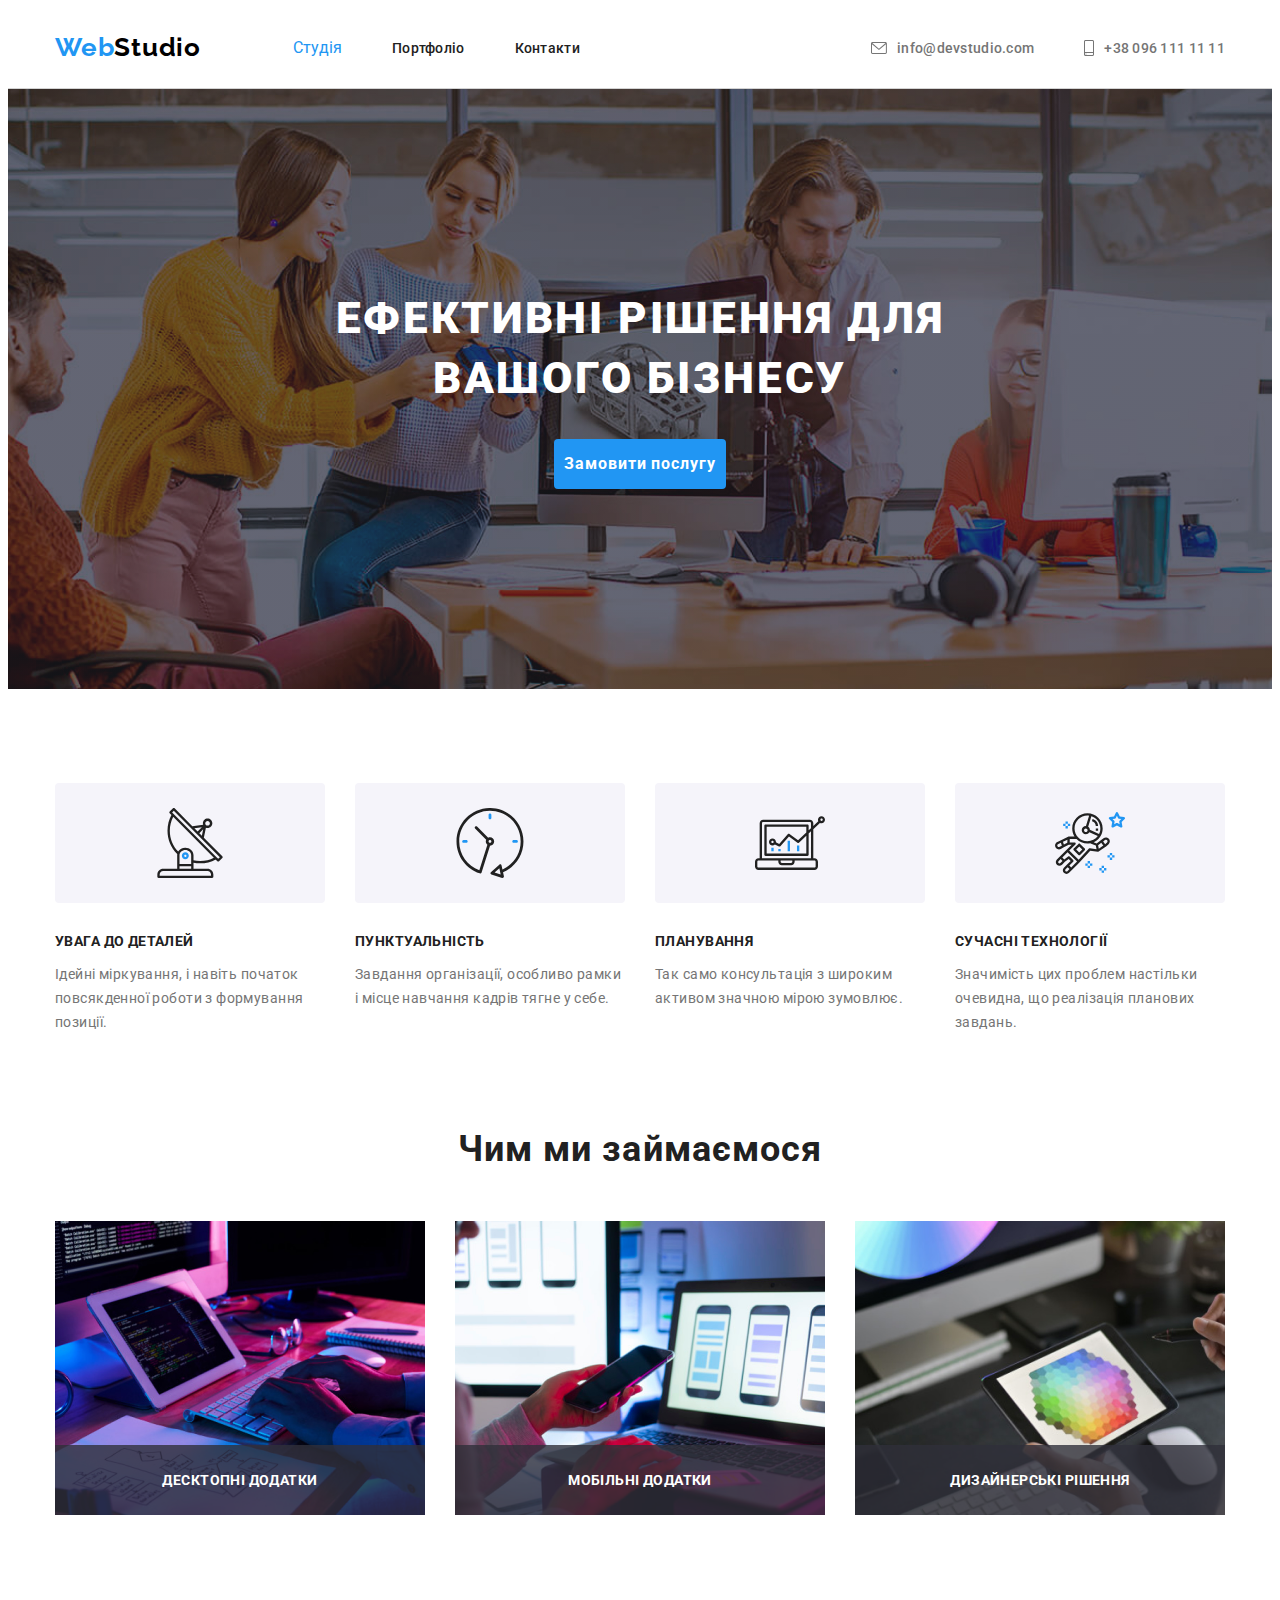
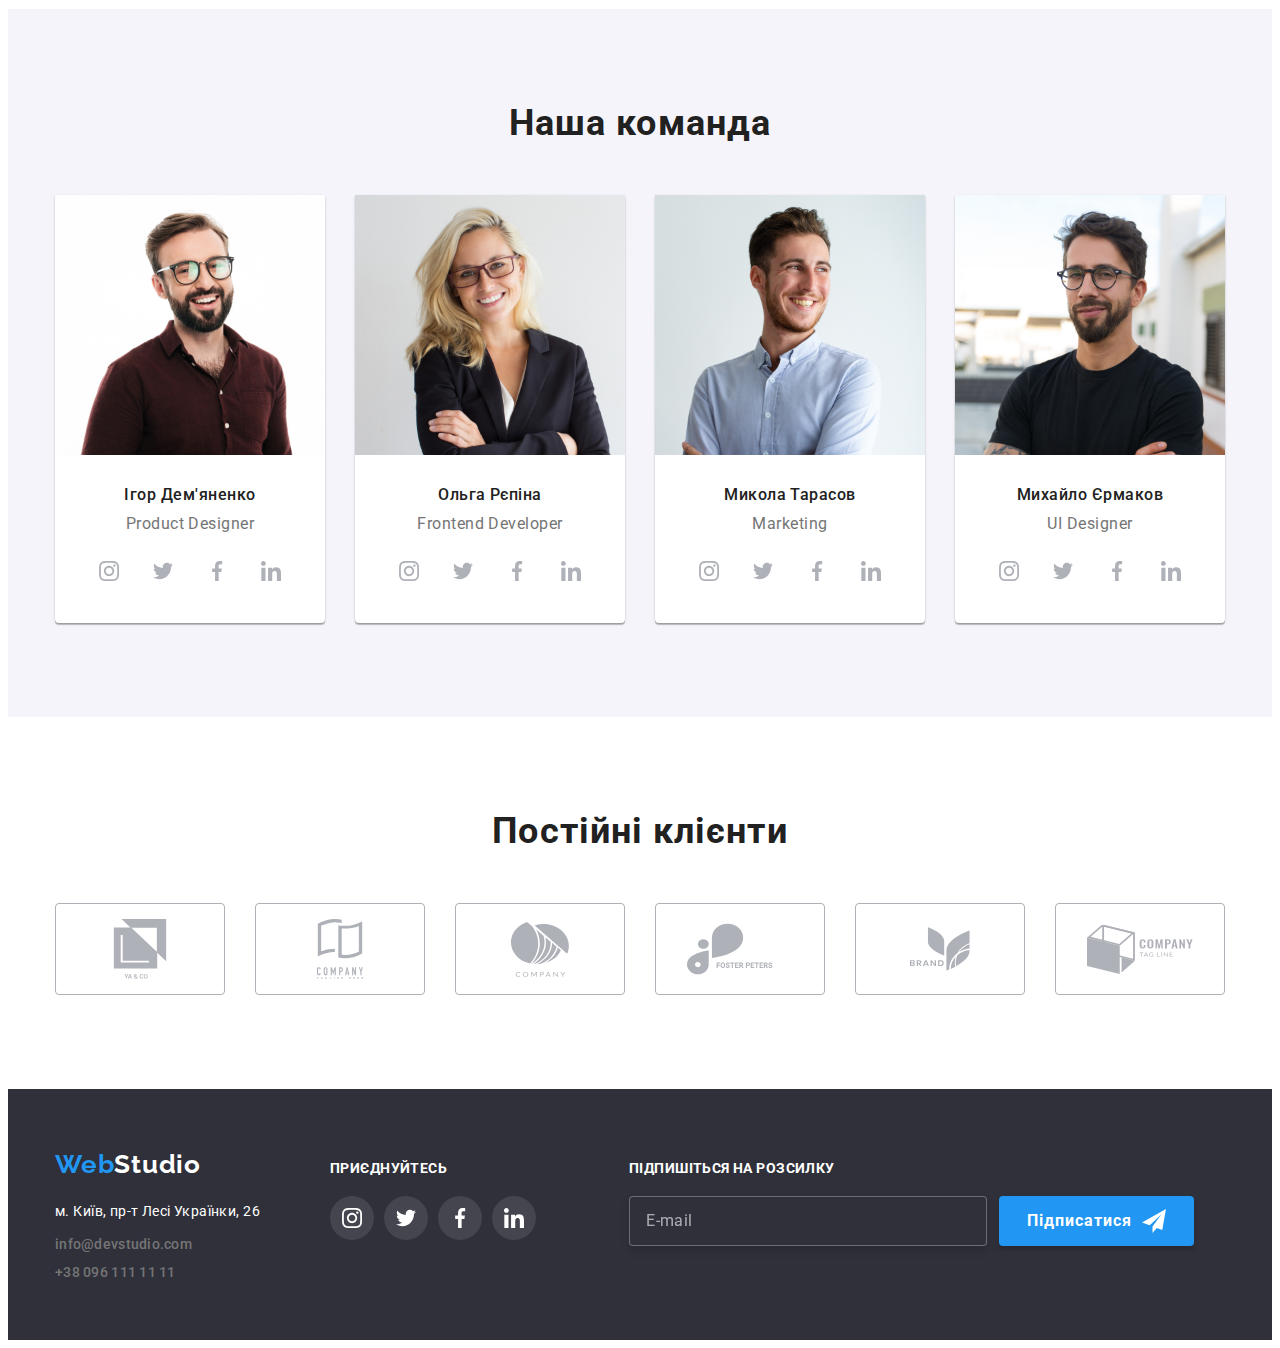
==== commit f297a333: "updated index" ====
--- a/index.html
+++ b/index.html
@@ -49,6 +49,7 @@
             </a></li>       
         </ul>
         </div>
+        </div>
     </header>
 
 
@@ -261,7 +262,7 @@
                     </ul>
                 </li>
                 <li class="team__list">
-                    <img src="./images/image7.jpg" alt="Чоловік в чорній футболці" width="270px" height="260px" />
+                    <img src="./images/image7.jpg" alt="Чоловік в чорній футболці" width="270" height="260" />
                     <h3 class="team__name">Михайло Єрмаков</h3>
                     <p class="team__position">UI Designer</p>
                     <ul class="team__icon">
@@ -357,45 +358,45 @@
     <!--Footer-->
     <footer class="footer">
         <div class="container">
+        <div class="footer__section">
         <div class="footer__container">
-        <div class="footer__address-container">
         <a class="logo footer__logo" href="./index.html"><span class="accent-logo">Web</span>Studio</a>
-        <address class="footer__address-section">
-            <a class="footer__address" href="https://www.google.com/maps/d/u/0/viewer?mid=10uSM3H-mIU3GznYo2szRIEphczw&hl=en_US&ll=50.42732700000001%2C30.538092&z=17" target="_blank" rel="noopener noreferrer nofollow">м. Київ, пр-т Лесі Українки, 26</a>
+        <address class="footer__address">
+            <a class="footer__address-link" href="https://www.google.com/maps/d/u/0/viewer?mid=10uSM3H-mIU3GznYo2szRIEphczw&hl=en_US&ll=50.42732700000001%2C30.538092&z=17" target="_blank" rel="noopener noreferrer nofollow">м. Київ, пр-т Лесі Українки, 26</a>
         <ul>
             
-            <li class="footer__contact-bottom"><a class="contact-info" href="mailto:info@devstudio.com">info@devstudio.com</a></li>
-            <li class="footer__contact-bottom"><a class="contact-info" href="tel:+380961111111">+38 096 111 11 11</a></li>
+            <li class="footer__contacts"><a class="contact-info" href="mailto:info@devstudio.com">info@devstudio.com</a></li>
+            <li class="footer__contacts"><a class="contact-info" href="tel:+380961111111">+38 096 111 11 11</a></li>
         </ul>
         </address>
         </div>
 
-        <div class="footer__join-container">
-        <h3 class="footer__join">Приєднуйтесь</h3>
-        <ul class="footer__icon">
-                        <li class="footer__list-icon">
-                            <a class="socials-icon footer__link-icon" href="#">
+        <div class="footer__join">
+        <h3 class="footer__title">Приєднуйтесь</h3>
+        <ul class="footer__list">
+                        <li class="footer__item">
+                            <a class="socials-icon footer__link" href="#">
                                 <svg width="20" height="20">
                                     <use href="./images/icons.svg#icon-instagram2"></use>
                                 </svg>
                             </a>
                         </li>
-                        <li class="footer__list-icon">
-                            <a class="socials-icon footer__link-icon" href="#">
+                        <li class="footer__item">
+                            <a class="socials-icon footer__link" href="#">
                                 <svg width="20" height="20">
                                     <use href="./images/icons.svg#icon-twitter1"></use>
                                 </svg>
                             </a>
                         </li>
-                        <li class="footer__list-icon">
-                            <a class="socials-icon footer__link-icon" href="#">
+                        <li class="footer__item">
+                            <a class="socials-icon footer__link" href="#">
                                 <svg width="20" height="20">
                                     <use href="./images/icons.svg#icon-facebook1"></use>
                                 </svg>
                             </a>
                         </li>
-                        <li class="footer__list-icon">
-                            <a class="socials-icon footer__link-icon" href="#">
+                        <li class="footer__item">
+                            <a class="socials-icon footer__link" href="#">
                                 <svg width="20" height="20">
                                     <use href="./images/icons.svg#icon-linkedin1"></use>
                                 </svg>
@@ -403,14 +404,14 @@
                         </li>
         </ul>
         </div>
-            <div class="footer__subscribe-container">
-            <form class="footer__subscribe-form" name="subscribe" autocomplete="on" novalidate>
+            <div class="footer__subscribe">
+            <form class="footer__form" name="subscribe" autocomplete="on" novalidate>
                 <div>
-                    <div class="footer__subscribe">
+                    <div class="footer__label">
                         <label for="user_email">Підпишіться на розсилку</label>
                     </div>
                     <div class="footer__form-filed">
-                        <input class="footer__subscribe-email" id="user_email" type="email" name="email" placeholder="E-mail">
+                        <input class="footer__input" id="user_email" type="email" name="email" placeholder="E-mail">
                     </div>
                     
                 </div>
--- a/css/main.min.css
+++ b/css/main.min.css
@@ -0,0 +1 @@
+*{-webkit-box-sizing:border-box;box-sizing:border-box}body{font-family:"Roboto",sans-serif;font-weight:400;background-color:#fff}img{display:block;max-width:100%;height:auto}h1,h2,h3,h4,h5,h6,p{margin-top:0}ul{list-style-type:none;margin:0;padding-left:0}a{text-decoration:none}.activity{background-color:#fff;padding-bottom:94px}.activity__container{display:-webkit-box;display:-ms-flexbox;display:flex;-webkit-box-pack:center;-ms-flex-pack:center;justify-content:center;gap:30px}.activity__list{position:relative}.activity__name-container{position:absolute;background-color:rgba(47,48,58,.8);height:70px;width:100%;bottom:0;right:0}.activity__name{position:absolute;right:50%;bottom:50%;-webkit-transform:translate(50%, 50%);transform:translate(50%, 50%);margin:0;font-family:"Roboto";font-weight:700;font-size:14px;line-height:16px;letter-spacing:.03em;text-transform:uppercase;color:#fff}.backdrop{position:fixed;top:0;left:0;width:100%;height:100%;opacity:1;background-color:rgba(0,0,0,.2);-webkit-transition:opacity 250ms cubic-bezier(0.4, 0, 0.2, 1);transition:opacity 250ms cubic-bezier(0.4, 0, 0.2, 1)}.backdrop.is-hidden .modal{-webkit-transform:scale(0);transform:scale(0)}.backdrop.is-hidden{opacity:0;visibility:hidden;pointer-events:none;-webkit-transform:scale(0);transform:scale(0)}button{border:none;cursor:pointer}.button{background:#2196f3;border-radius:4px;font-family:inherit;font-weight:700;font-size:16px;line-height:1.875;letter-spacing:.06em;color:#fff}.clients{padding-top:94px;padding-bottom:94px}.clients__list{display:-webkit-box;display:-ms-flexbox;display:flex;gap:30px}.clients__link{display:-webkit-box;display:-ms-flexbox;display:flex;-webkit-box-pack:center;-ms-flex-pack:center;justify-content:center;-webkit-box-align:center;-ms-flex-align:center;align-items:center;width:170px;height:92px;border:1px solid #afb1b8;border-radius:4px;fill:#afb1b8;-webkit-transition:border 250ms cubic-bezier(0.4, 0, 0.2, 1),fill 250ms cubic-bezier(0.4, 0, 0.2, 1);transition:border 250ms cubic-bezier(0.4, 0, 0.2, 1),fill 250ms cubic-bezier(0.4, 0, 0.2, 1)}.clients__link:hover,.clients__link:focus{border:1px solid #2196f3;fill:#2196f3}.contact-info{display:-webkit-box;display:-ms-flexbox;display:flex;-webkit-box-align:center;-ms-flex-align:center;align-items:center;gap:10px;font-style:normal;text-decoration:none;font-weight:500;font-size:14px;line-height:1.142;letter-spacing:.02em;color:#757575;fill:currentColor;-webkit-transition:color 250ms cubic-bezier(0.4, 0, 0.2, 1);transition:color 250ms cubic-bezier(0.4, 0, 0.2, 1)}.contact-info:hover,.contact-info:focus{color:#2196f3;fill:#2196f3}.features{background:#fff;padding-top:94px;padding-bottom:94px}.features__container{display:-webkit-box;display:-ms-flexbox;display:flex;-webkit-box-pack:justify;-ms-flex-pack:justify;justify-content:space-between;-webkit-box-align:baseline;-ms-flex-align:baseline;align-items:baseline;gap:30px}.features__icon{display:-webkit-box;display:-ms-flexbox;display:flex;-webkit-box-pack:center;-ms-flex-pack:center;justify-content:center;-webkit-box-align:center;-ms-flex-align:center;align-items:center;width:270px;height:120px;margin-bottom:30px;background-color:#f5f4fa;border-radius:4px}.features__title{font-weight:700;font-size:14px;line-height:1.142;letter-spacing:.03em;text-transform:uppercase;color:#212121}.features__text{font-size:14px;line-height:1.714;letter-spacing:.03em;color:#757575;margin-bottom:0}.footer{background-color:#2f303a;padding-top:60px;padding-bottom:60px}.footer__section{display:-webkit-box;display:-ms-flexbox;display:flex;-webkit-box-pack:start;-ms-flex-pack:start;justify-content:flex-start;-webkit-box-align:baseline;-ms-flex-align:baseline;align-items:baseline}.footer__list{display:-webkit-box;display:-ms-flexbox;display:flex;gap:10px}.footer__item{width:44px;height:44px}.footer__link{fill:#fff;background-color:rgba(255,255,255,.1);-webkit-transition:background-color 250ms cubic-bezier(0.4, 0, 0.2, 1);transition:background-color 250ms cubic-bezier(0.4, 0, 0.2, 1)}.footer__link:hover{background-color:#2196f3}.footer__link:focus{background-color:#2196f3}.footer__title{font-family:"Roboto";font-style:normal;font-weight:700;font-size:14px;line-height:16px;letter-spacing:.03em;text-transform:uppercase;color:#fff;margin-bottom:20px}.footer__logo{color:#fff}.footer__address{font-style:normal;margin-top:20px}.footer__address-link{font-size:14px;line-height:1.714;letter-spacing:.03em;color:#fff;text-decoration:none;margin-bottom:12px;display:block}.footer__container{margin-right:70px}.footer__join{margin-right:93px}.footer__form{display:-webkit-box;display:-ms-flexbox;display:flex;gap:12px;-webkit-box-pack:justify;-ms-flex-pack:justify;justify-content:space-between;-webkit-box-align:end;-ms-flex-align:end;align-items:flex-end}.footer__label{margin-bottom:20px;font-family:"Roboto";font-weight:700;font-size:14px;line-height:1.142;letter-spacing:.03em;text-transform:uppercase;color:#fff}.footer__form-filed{width:358px;height:50px}.footer__input{width:100%;height:100%;padding:15px 12px 15px 16px;background-color:#2f303a;border:1px solid rgba(255,255,255,.3);-webkit-filter:drop-shadow(0px 4px 4px rgba(0, 0, 0, 0.15));filter:drop-shadow(0px 4px 4px rgba(0, 0, 0, 0.15));border-radius:4px;color:rgba(255,255,255,.6);font-family:"Roboto";font-weight:400;font-size:16px;line-height:1.25;letter-spacing:.03em}.footer__input::-webkit-input-placeholder{font-family:"Roboto";font-weight:400;font-size:16px;line-height:1.25;letter-spacing:.03em;color:rgba(255,255,255,.6)}.footer__input::-moz-placeholder{font-family:"Roboto";font-weight:400;font-size:16px;line-height:1.25;letter-spacing:.03em;color:rgba(255,255,255,.6)}.footer__input:-ms-input-placeholder{font-family:"Roboto";font-weight:400;font-size:16px;line-height:1.25;letter-spacing:.03em;color:rgba(255,255,255,.6)}.footer__input::-ms-input-placeholder{font-family:"Roboto";font-weight:400;font-size:16px;line-height:1.25;letter-spacing:.03em;color:rgba(255,255,255,.6)}.footer__input::placeholder{font-family:"Roboto";font-weight:400;font-size:16px;line-height:1.25;letter-spacing:.03em;color:rgba(255,255,255,.6)}.footer__subscribe-button{display:-webkit-box;display:-ms-flexbox;display:flex;-webkit-box-align:center;-ms-flex-align:center;align-items:center;gap:10px;padding:10px 28px;-webkit-box-shadow:0px 4px 4px rgba(0,0,0,.15);box-shadow:0px 4px 4px rgba(0,0,0,.15);color:#fff;fill:currentColor;-webkit-transition:-webkit-box-shadow 250ms cubic-bezier(0.4, 0, 0.2, 1);transition:-webkit-box-shadow 250ms cubic-bezier(0.4, 0, 0.2, 1);transition:box-shadow 250ms cubic-bezier(0.4, 0, 0.2, 1);transition:box-shadow 250ms cubic-bezier(0.4, 0, 0.2, 1), -webkit-box-shadow 250ms cubic-bezier(0.4, 0, 0.2, 1)}.footer__contacts{display:block;margin-bottom:12px}.footer__contacts:last-child{margin-bottom:0}.header{border-bottom:1px #d3d3d3 solid}.header__navigation-container{display:-webkit-box;display:-ms-flexbox;display:flex;-webkit-box-pack:justify;-ms-flex-pack:justify;justify-content:space-between;-ms-flex-preferred-size:auto;flex-basis:auto;width:100%}.header__navigation{display:-webkit-box;display:-ms-flexbox;display:flex;-webkit-box-pack:justify;-ms-flex-pack:justify;justify-content:space-between;-webkit-box-align:center;-ms-flex-align:center;align-items:center}.header__logo{color:#000;margin-right:92px;padding-top:24px;padding-bottom:25px}.header__navigation-list{display:-webkit-box;display:-ms-flexbox;display:flex;-webkit-box-pack:justify;-ms-flex-pack:justify;justify-content:space-between;-webkit-box-align:center;-ms-flex-align:center;align-items:center;gap:50px}.header__navigation-list:hover{color:#2196f3}.header__navigation-list:focus{color:#2196f3}.header__navigation-item{position:relative;text-decoration:none;font-weight:500;font-size:14px;line-height:1.142;letter-spacing:.02em;color:#212121;padding:32px 0;-webkit-transition:color 250ms cubic-bezier(0.4, 0, 0.2, 1);transition:color 250ms cubic-bezier(0.4, 0, 0.2, 1)}.header__navigation-item::after{content:"";position:absolute;bottom:0;left:0;width:100%;height:4px;border-radius:2px;background-color:#2196f3;opacity:0;-webkit-transition:opacity 250ms cubic-bezier(0.4, 0, 0.2, 1);transition:opacity 250ms cubic-bezier(0.4, 0, 0.2, 1)}.header__navigation-item:hover{color:#2196f3}.header__navigation-item:focus{color:#2196f3}.header__navigation-item--current{color:#2196f3;opacity:1}.header__navigation-item--current:focus::after{opacity:1}.header__navigation-item:hover::after{opacity:1;color:#2196f3}.header__navigation-item:focus::after{opacity:1;color:#2196f3}.header__contact-list{display:-webkit-box;display:-ms-flexbox;display:flex;-webkit-box-pack:justify;-ms-flex-pack:justify;justify-content:space-between;-webkit-box-align:center;-ms-flex-align:center;align-items:center;gap:50px}.hero{padding-top:200px;padding-bottom:200px;max-width:1600px;margin:0 auto;background-image:-webkit-gradient(linear, left top, left bottom, from(rgba(47, 48, 58, 0.4)), to(rgba(47, 48, 58, 0.4))),url(../images/hero.jpg);background-image:linear-gradient(rgba(47, 48, 58, 0.4), rgba(47, 48, 58, 0.4)),url(../images/hero.jpg);background-repeat:no-repeat;background-size:cover;background-position:center}.hero__title{max-width:696px;margin:0 auto;margin-bottom:30px;font-weight:900;font-size:44px;line-height:1.363;text-align:center;letter-spacing:.06em;text-transform:uppercase;color:#fff}.hero__order-button{display:block;margin:0 auto;padding:10px;-webkit-transition:background-color 250ms cubic-bezier(0.4, 0, 0.2, 1),-webkit-box-shadow 250ms cubic-bezier(0.4, 0, 0.2, 1);transition:background-color 250ms cubic-bezier(0.4, 0, 0.2, 1),-webkit-box-shadow 250ms cubic-bezier(0.4, 0, 0.2, 1);transition:background-color 250ms cubic-bezier(0.4, 0, 0.2, 1),box-shadow 250ms cubic-bezier(0.4, 0, 0.2, 1);transition:background-color 250ms cubic-bezier(0.4, 0, 0.2, 1),box-shadow 250ms cubic-bezier(0.4, 0, 0.2, 1),-webkit-box-shadow 250ms cubic-bezier(0.4, 0, 0.2, 1)}.hero__order-button:hover,.hero__order-button:focus{background-color:#188ce8;-webkit-box-shadow:0px 4px 4px rgba(0,0,0,.15);box-shadow:0px 4px 4px rgba(0,0,0,.15)}.visually-hidden{position:absolute;white-space:nowrap;width:1px;height:1px;overflow:hidden;border:0;padding:0;clip:rect(0 0 0 0);-webkit-clip-path:inset(50%);clip-path:inset(50%);margin:-1px}.logo{font-family:"Raleway";font-weight:700;font-size:26px;line-height:1.192;letter-spacing:.03em;text-decoration:none}.accent-logo{color:#2196f3}.modal{display:-webkit-box;display:-ms-flexbox;display:flex;-webkit-box-align:center;-ms-flex-align:center;align-items:center;-webkit-box-pack:center;-ms-flex-pack:center;justify-content:center;padding:20px 0;height:100%}.modal__container{position:relative;padding:40px;width:100%;max-width:528px;max-height:581px;background-color:#fff;-webkit-box-shadow:0px 1px 3px rgba(0,0,0,.12),0px 1px 1px rgba(0,0,0,.14),0px 2px 1px rgba(0,0,0,.2);box-shadow:0px 1px 3px rgba(0,0,0,.12),0px 1px 1px rgba(0,0,0,.14),0px 2px 1px rgba(0,0,0,.2);border-radius:4px;-webkit-transform:scale(100%);transform:scale(100%);-webkit-transition:scale 250ms cubic-bezier(0.4, 0, 0.2, 1);transition:scale 250ms cubic-bezier(0.4, 0, 0.2, 1)}.modal__close-button{position:absolute;top:8px;right:8px;display:-webkit-box;display:-ms-flexbox;display:flex;-webkit-box-pack:center;-ms-flex-pack:center;justify-content:center;-webkit-box-align:center;-ms-flex-align:center;align-items:center;width:30px;height:30px;border-radius:50%;background-color:#fff;border:1px solid rgba(0,0,0,.1);-webkit-transition:fill 250ms cubic-bezier(0.4, 0, 0.2, 1);transition:fill 250ms cubic-bezier(0.4, 0, 0.2, 1)}.modal__close-button:focus,.modal__close-button:hover{fill:#2196f3}.modal__registration{margin-bottom:12px;font-family:"Roboto";font-weight:700;font-size:20px;line-height:1.15;text-align:center;letter-spacing:.03em;color:#212121}.modal__form-label{font-family:"Roboto";font-weight:400;font-size:12px;line-height:1.166;letter-spacing:.01em;color:#757575}.modal__form-field{position:relative;margin-top:4px;margin-bottom:10px}.modal__form-input{padding:11px 12px 11px 42px;height:40px;width:100%;outline:none;border:1px solid rgba(33,33,33,.2);border-radius:4px;-webkit-transition:border-color 250ms cubic-bezier(0.4, 0, 0.2, 1),fill 250ms cubic-bezier(0.4, 0, 0.2, 1);transition:border-color 250ms cubic-bezier(0.4, 0, 0.2, 1),fill 250ms cubic-bezier(0.4, 0, 0.2, 1)}.modal__form-input:focus{border-color:#2196f3}.modal__form-icon{position:absolute;left:12px;top:50%;-webkit-transform:translateY(-50%);transform:translateY(-50%)}.modal__form-input:focus+.modal__form-icon{fill:#2196f3}.modal__form-field-textarea{resize:none;padding:12px 16px;margin-top:4px;margin-bottom:20px;outline:none;height:120px;width:100%;border:1px solid rgba(33,33,33,.2);border-radius:4px;-webkit-transition:border-color 250ms cubic-bezier(0.4, 0, 0.2, 1);transition:border-color 250ms cubic-bezier(0.4, 0, 0.2, 1)}.modal__form-field-textarea:focus{border-color:#2196f3}.modal__form-field-textarea::-webkit-input-placeholder{font-family:"Roboto";font-weight:400;font-size:12px;line-height:1.166;letter-spacing:.01em;color:rgba(117,117,117,.5)}.modal__form-field-textarea::-moz-placeholder{font-family:"Roboto";font-weight:400;font-size:12px;line-height:1.166;letter-spacing:.01em;color:rgba(117,117,117,.5)}.modal__form-field-textarea:-ms-input-placeholder{font-family:"Roboto";font-weight:400;font-size:12px;line-height:1.166;letter-spacing:.01em;color:rgba(117,117,117,.5)}.modal__form-field-textarea::-ms-input-placeholder{font-family:"Roboto";font-weight:400;font-size:12px;line-height:1.166;letter-spacing:.01em;color:rgba(117,117,117,.5)}.modal__form-field-textarea::placeholder{font-family:"Roboto";font-weight:400;font-size:12px;line-height:1.166;letter-spacing:.01em;color:rgba(117,117,117,.5)}.modal__checkbox-container{margin-bottom:30px;display:-webkit-box;display:-ms-flexbox;display:flex;-webkit-box-align:center;-ms-flex-align:center;align-items:center}.modal__checkbox-label{position:relative;padding-left:30px;font-family:"Roboto";font-weight:400;font-size:14px;line-height:1.714;letter-spacing:.03em;color:#757575}.modal__checkbox-input{-webkit-appearance:none;-moz-appearance:none;appearance:none}.modal__checkbox-icon{margin-left:11px;position:absolute;margin-right:9px;fill:rgba(0,0,0,0);border:2px solid #212121;border-radius:2px;padding:4px 2px 3px 3px}.modal__checkbox-input:checked+.modal__checkbox-icon{fill:#fff;border:#2196f3;background-color:#2196f3}.modal__checkbox-link{color:#2196f3;text-decoration:underline}.modal__submit-button{display:block;padding:10px 52px;margin:0 auto;-webkit-box-shadow:0px 4px 4px rgba(0,0,0,.15);box-shadow:0px 4px 4px rgba(0,0,0,.15);background-color:#2196f3;-webkit-transition:-webkit-box-shadow 250ms cubic-bezier(0.4, 0, 0.2, 1);transition:-webkit-box-shadow 250ms cubic-bezier(0.4, 0, 0.2, 1);transition:box-shadow 250ms cubic-bezier(0.4, 0, 0.2, 1);transition:box-shadow 250ms cubic-bezier(0.4, 0, 0.2, 1), -webkit-box-shadow 250ms cubic-bezier(0.4, 0, 0.2, 1)}.modal__submit-button:focus,.modal__submit-button:hover{-webkit-box-shadow:0px 4px 4px rgba(0,0,0,.15),0px 4px 4px rgba(0,0,0,.15);box-shadow:0px 4px 4px rgba(0,0,0,.15),0px 4px 4px rgba(0,0,0,.15)}.card{position:relative;-webkit-box-sizing:border-box;box-sizing:border-box;background:#fff;-ms-flex-preferred-size:calc((100% - 60px)/3);flex-basis:calc((100% - 60px)/3);-webkit-transition:-webkit-box-shadow 250ms cubic-bezier(0.4, 0, 0.2, 1);transition:-webkit-box-shadow 250ms cubic-bezier(0.4, 0, 0.2, 1);transition:box-shadow 250ms cubic-bezier(0.4, 0, 0.2, 1);transition:box-shadow 250ms cubic-bezier(0.4, 0, 0.2, 1), -webkit-box-shadow 250ms cubic-bezier(0.4, 0, 0.2, 1);width:370px;height:404px}.card__overlay{position:relative;overflow:hidden;width:100%;height:100%}.card__link{position:absolute;text-decoration:none}.card__text{position:absolute;top:0;left:0;height:100%;width:100%;padding:63px 24px;background-color:rgba(33,150,243,.9);font-family:"Roboto";font-weight:400;font-size:18px;line-height:28px;letter-spacing:.03em;color:#fff;-webkit-transform:translateY(100%);transform:translateY(100%);-webkit-transition:-webkit-transform 250ms cubic-bezier(0.4, 0, 0.2, 1);transition:-webkit-transform 250ms cubic-bezier(0.4, 0, 0.2, 1);transition:transform 250ms cubic-bezier(0.4, 0, 0.2, 1);transition:transform 250ms cubic-bezier(0.4, 0, 0.2, 1), -webkit-transform 250ms cubic-bezier(0.4, 0, 0.2, 1)}.card:hover .card__text{-webkit-transform:translate(0);transform:translate(0)}.card:hover,.card:focus{-webkit-box-shadow:0px 1px 1px rgba(0,0,0,.12),0px 4px 4px rgba(0,0,0,.06),1px 4px 6px rgba(0,0,0,.16);box-shadow:0px 1px 1px rgba(0,0,0,.12),0px 4px 4px rgba(0,0,0,.06),1px 4px 6px rgba(0,0,0,.16)}.card__name{font-weight:700;font-size:18px;line-height:2;letter-spacing:.06em;color:#212121;margin-bottom:4px}.card__second-name{font-size:16px;line-height:1.875;letter-spacing:.03em;color:#757575;margin-bottom:0px}.card__name-container{border-bottom:1px solid #eee;border-left:1px solid #eee;border-right:1px solid #eee;padding-left:24px;padding-right:24px;padding-bottom:20px;padding-top:20px}.portfolio{padding-top:94px;padding-bottom:94px}.portfolio__filter-container{display:-webkit-box;display:-ms-flexbox;display:flex;-webkit-box-pack:center;-ms-flex-pack:center;justify-content:center;gap:8px;margin-bottom:50px}.portfolio__filter-button{background-color:#f5f4fa;border-radius:4px;font-style:inherit;font-weight:500;font-size:16px;line-height:1.625;text-align:center;letter-spacing:.03em;padding:6px 22px;-webkit-transition:background-color 250ms cubic-bezier(0.4, 0, 0.2, 1),color 250ms cubic-bezier(0.4, 0, 0.2, 1),-webkit-box-shadow 250ms cubic-bezier(0.4, 0, 0.2, 1);transition:background-color 250ms cubic-bezier(0.4, 0, 0.2, 1),color 250ms cubic-bezier(0.4, 0, 0.2, 1),-webkit-box-shadow 250ms cubic-bezier(0.4, 0, 0.2, 1);transition:background-color 250ms cubic-bezier(0.4, 0, 0.2, 1),box-shadow 250ms cubic-bezier(0.4, 0, 0.2, 1),color 250ms cubic-bezier(0.4, 0, 0.2, 1);transition:background-color 250ms cubic-bezier(0.4, 0, 0.2, 1),box-shadow 250ms cubic-bezier(0.4, 0, 0.2, 1),color 250ms cubic-bezier(0.4, 0, 0.2, 1),-webkit-box-shadow 250ms cubic-bezier(0.4, 0, 0.2, 1)}.portfolio__filter-button:hover,.portfolio__filter-button:focus{background-color:#2196f3;-webkit-box-shadow:0px 3px 1px rgba(0,0,0,.1),0px 1px 2px rgba(0,0,0,.08),0px 2px 2px rgba(0,0,0,.12);box-shadow:0px 3px 1px rgba(0,0,0,.1),0px 1px 2px rgba(0,0,0,.08),0px 2px 2px rgba(0,0,0,.12);color:#fff}.portfolio__filter-items{display:-webkit-box;display:-ms-flexbox;display:flex;gap:30px;-ms-flex-wrap:wrap;flex-wrap:wrap}.secondary-title{font-weight:700;font-size:36px;line-height:1.166;text-align:center;letter-spacing:.03em;color:#212121;margin-bottom:50px}.socials-icon{display:-webkit-box;display:-ms-flexbox;display:flex;-webkit-box-pack:center;-ms-flex-pack:center;justify-content:center;-webkit-box-align:center;-ms-flex-align:center;align-items:center;width:100%;height:100%;border-radius:50%}.team{background:#f5f4fa;padding-top:94px;padding-bottom:94px}.team__container{display:-webkit-box;display:-ms-flexbox;display:flex;-webkit-box-pack:center;-ms-flex-pack:center;justify-content:center;gap:30px}.team__list{background-color:#fff;padding-bottom:30px;-webkit-box-shadow:0px 1px 3px rgba(0,0,0,.12),0px 1px 1px rgba(0,0,0,.14),0px 2px 1px rgba(0,0,0,.2);box-shadow:0px 1px 3px rgba(0,0,0,.12),0px 1px 1px rgba(0,0,0,.14),0px 2px 1px rgba(0,0,0,.2);border-radius:0px 0px 4px 4px}.team__name{font-weight:500;font-size:16px;line-height:1.187;letter-spacing:.03em;text-align:center;color:#212121;margin-top:30px;margin-bottom:10px}.team__position{font-size:16px;line-height:1.187;letter-spacing:.03em;text-align:center;color:#757575;margin-bottom:16px}.team__icon{display:-webkit-box;display:-ms-flexbox;display:flex;-webkit-box-align:center;-ms-flex-align:center;align-items:center;-webkit-box-pack:center;-ms-flex-pack:center;justify-content:center;gap:10px}.team__link-icon{fill:#afb1b8;background-color:#fff;-webkit-transition:background-color 250ms cubic-bezier(0.4, 0, 0.2, 1),fill 250ms cubic-bezier(0.4, 0, 0.2, 1);transition:background-color 250ms cubic-bezier(0.4, 0, 0.2, 1),fill 250ms cubic-bezier(0.4, 0, 0.2, 1)}.team__link-icon:hover,.team__link-icon:focus{background-color:#2196f3;fill:#fff}.team__list-icon{width:44px;height:44px}.container{margin:0 auto;padding:0 15px;max-width:1200px}/*# sourceMappingURL=main.min.css.map */